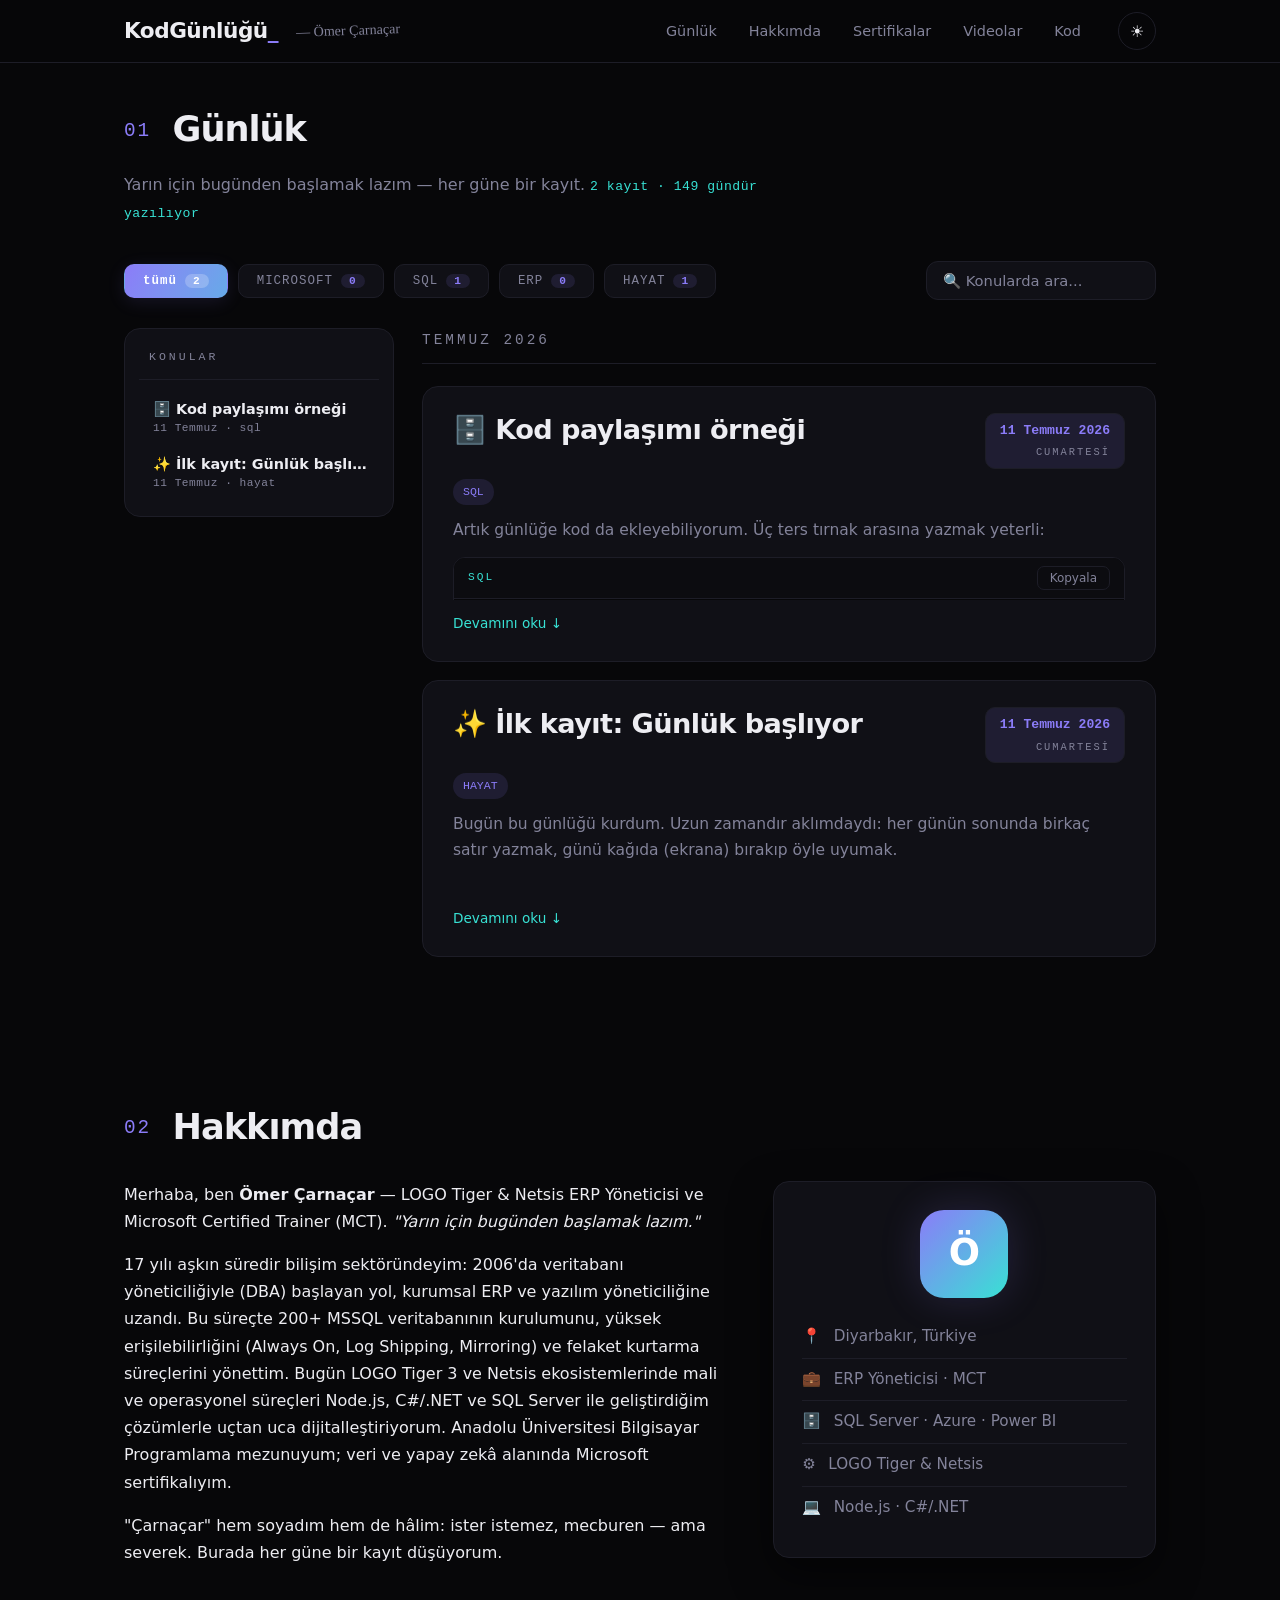
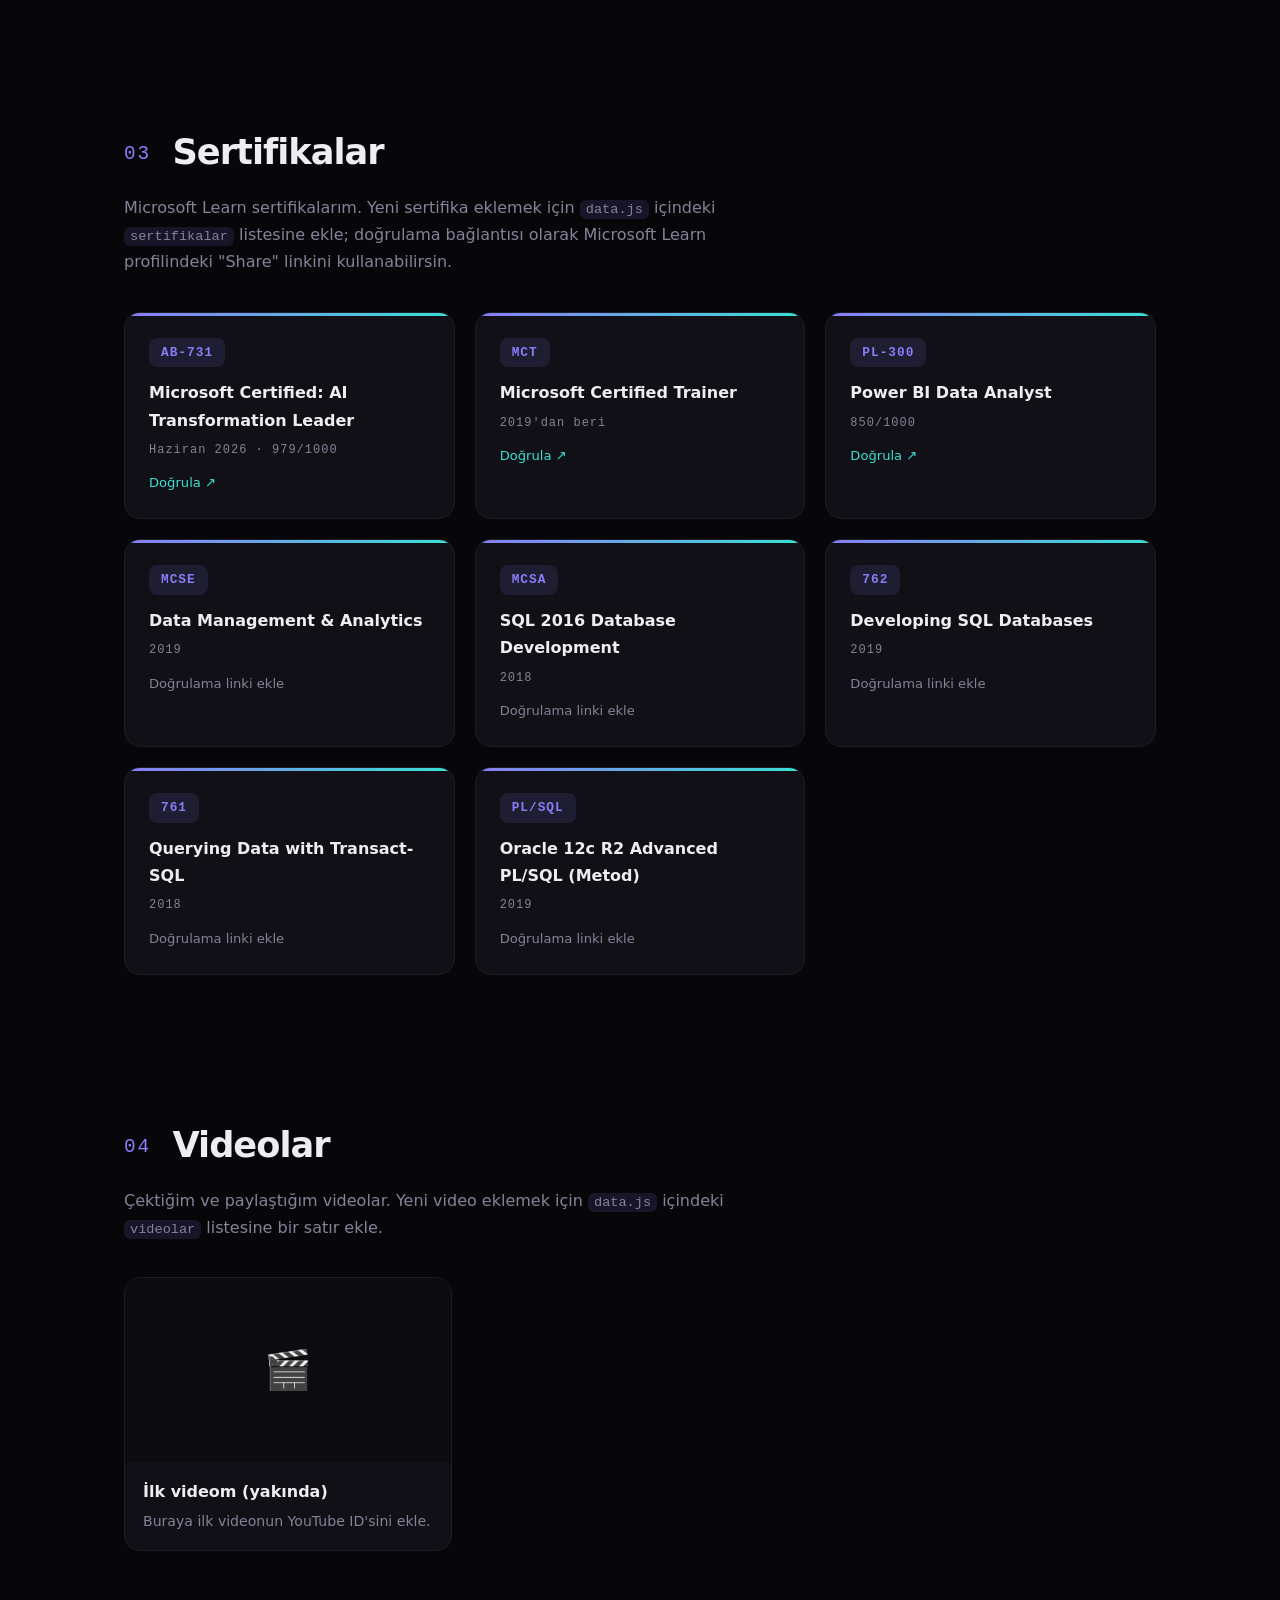
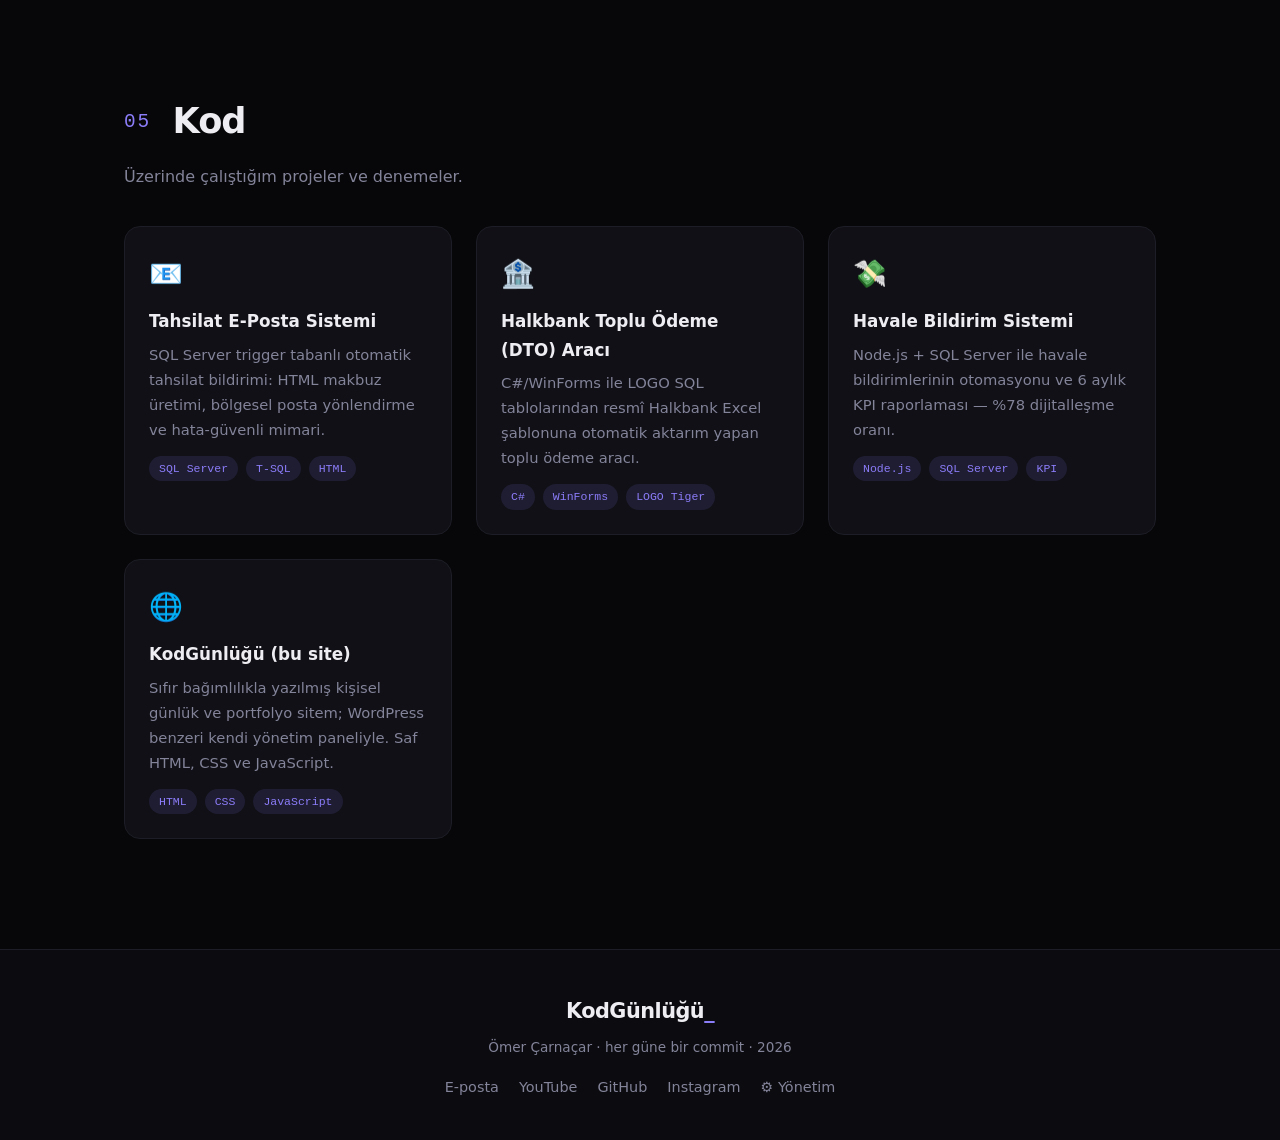
==== index.html @ 9c4e8761 "Basliga el yazisi imza: Omer Carnacar Co-Authored-By: Claude Fable 5 <noreply@anthropic.com>" ====
<!DOCTYPE html>
<html lang="tr" data-theme="dark">
<head>
  <meta charset="UTF-8">
  <meta name="viewport" content="width=device-width, initial-scale=1.0">
  <title>KodGünlüğü — Ömer Çarnaçar</title>
  <meta name="description" content="Ömer Çarnaçar — LOGO Tiger & Netsis ERP Yöneticisi, MCT. Bir programcının günlüğü: Microsoft, SQL, ERP ve hayat.">
  <link rel="icon" href="data:image/svg+xml,<svg xmlns='http://www.w3.org/2000/svg' viewBox='0 0 100 100'><text y='.9em' font-size='90'>🤖</text></svg>">
  <link rel="stylesheet" href="assets/style.css">
</head>
<body>

  <header class="site-header">
    <nav class="nav container">
      <a href="#" class="brand">KodGünlüğü<span class="brand-dot">_</span></a>
      <span class="brand-sig">— Ömer Çarnaçar</span>
      <ul class="nav-links">
        <li><a href="#gunluk">Günlük</a></li>
        <li><a href="#hakkimda">Hakkımda</a></li>
        <li><a href="#sertifikalar">Sertifikalar</a></li>
        <li><a href="#videolar">Videolar</a></li>
        <li><a href="#kod">Kod</a></li>
      </ul>
      <button id="theme-toggle" class="theme-toggle" title="Tema değiştir" aria-label="Tema değiştir">☾</button>
    </nav>
  </header>

  <main>
    <!-- ============ GÜNLÜK ============ -->
    <section id="gunluk" class="section section-first container">
      <h2 class="section-title"><span class="section-no">01</span> Günlük</h2>
      <p class="section-desc">Yarın için bugünden başlamak lazım — her güne bir kayıt. <span id="diary-stats" class="inline-stats"></span></p>
      <div class="filter-row">
        <div id="category-filter" class="filter-bar"></div>
        <input id="diary-search" class="diary-search" type="search" placeholder="🔍 Konularda ara..." autocomplete="off">
      </div>
      <div class="diary-layout">
        <aside class="diary-nav">
          <h3 class="diary-nav-title">Konular</h3>
          <ul id="diary-nav-list" class="diary-nav-list"></ul>
        </aside>
        <div id="diary-list" class="diary-list"></div>
      </div>
    </section>

    <!-- ============ HAKKIMDA ============ -->
    <section id="hakkimda" class="section container">
      <h2 class="section-title"><span class="section-no">02</span> Hakkımda</h2>
      <div class="about-grid">
        <div class="about-text">
          <p>
            Merhaba, ben <strong>Ömer Çarnaçar</strong> — LOGO Tiger &amp; Netsis ERP Yöneticisi
            ve Microsoft Certified Trainer (MCT). <em>"Yarın için bugünden başlamak lazım."</em>
          </p>
          <p>
            17 yılı aşkın süredir bilişim sektöründeyim: 2006'da veritabanı yöneticiliğiyle (DBA)
            başlayan yol, kurumsal ERP ve yazılım yöneticiliğine uzandı. Bu süreçte 200+ MSSQL
            veritabanının kurulumunu, yüksek erişilebilirliğini (Always On, Log Shipping, Mirroring)
            ve felaket kurtarma süreçlerini yönettim. Bugün LOGO Tiger 3 ve Netsis ekosistemlerinde
            mali ve operasyonel süreçleri Node.js, C#/.NET ve SQL Server ile geliştirdiğim
            çözümlerle uçtan uca dijitalleştiriyorum. Anadolu Üniversitesi Bilgisayar Programlama
            mezunuyum; veri ve yapay zekâ alanında Microsoft sertifikalıyım.
          </p>
          <p>
            "Çarnaçar" hem soyadım hem de hâlim: ister istemez, mecburen — ama severek.
            Burada her güne bir kayıt düşüyorum.
          </p>
        </div>
        <div class="about-card">
          <div class="about-avatar">Ö</div>
          <ul class="about-facts">
            <li><span>📍</span> Diyarbakır, Türkiye</li>
            <li><span>💼</span> ERP Yöneticisi · MCT</li>
            <li><span>🗄️</span> SQL Server · Azure · Power BI</li>
            <li><span>⚙️</span> LOGO Tiger &amp; Netsis</li>
            <li><span>💻</span> Node.js · C#/.NET</li>
          </ul>
        </div>
      </div>
    </section>

    <!-- ============ SERTİFİKALAR ============ -->
    <section id="sertifikalar" class="section container">
      <h2 class="section-title"><span class="section-no">03</span> Sertifikalar</h2>
      <p class="section-desc">Microsoft Learn sertifikalarım. Yeni sertifika eklemek için <code>data.js</code> içindeki <code>sertifikalar</code> listesine ekle; doğrulama bağlantısı olarak Microsoft Learn profilindeki "Share" linkini kullanabilirsin.</p>
      <div id="cert-grid" class="cert-grid"></div>
    </section>

    <!-- ============ VİDEOLAR ============ -->
    <section id="videolar" class="section container">
      <h2 class="section-title"><span class="section-no">04</span> Videolar</h2>
      <p class="section-desc">Çektiğim ve paylaştığım videolar. Yeni video eklemek için <code>data.js</code> içindeki <code>videolar</code> listesine bir satır ekle.</p>
      <div id="video-grid" class="video-grid"></div>
    </section>

    <!-- ============ KOD ============ -->
    <section id="kod" class="section container">
      <h2 class="section-title"><span class="section-no">05</span> Kod</h2>
      <p class="section-desc">Üzerinde çalıştığım projeler ve denemeler.</p>
      <div id="project-grid" class="project-grid"></div>
    </section>

  </main>

  <footer class="site-footer">
    <div class="container footer-inner">
      <p class="footer-brand">KodGünlüğü<span class="brand-dot">_</span></p>
      <p class="footer-note">Ömer Çarnaçar · her güne bir commit · <span id="year"></span></p>
      <div class="footer-links">
        <a href="mailto:omer.carnacar@outlook.com.tr">E-posta</a>
        <a href="#" title="Kendi bağlantını ekle">YouTube</a>
        <a href="#" title="Kendi bağlantını ekle">GitHub</a>
        <a href="#" title="Kendi bağlantını ekle">Instagram</a>
        <a href="admin.html" title="İçerik yönetimi">⚙ Yönetim</a>
      </div>
    </div>
  </footer>

  <script src="assets/data.js"></script>
  <script src="assets/main.js"></script>
</body>
</html>
---- assets/style.css ----
/* ============================================================
   Çarnaçar — modern koyu tema
   Renkleri değiştirmek için :root ve [data-theme] bloklarını düzenle.
   ============================================================ */

:root {
  --font-display: "Segoe UI Variable Display", "Segoe UI", system-ui, -apple-system, sans-serif;
  --font-sans: "Segoe UI Variable Text", "Segoe UI", system-ui, -apple-system, sans-serif;
  --font-mono: "Cascadia Code", "Consolas", monospace;
  --maxw: 1080px;
  --radius: 16px;
}

[data-theme="dark"] {
  --bg: #070709;
  --bg-soft: #0c0c10;
  --bg-card: #101016;
  --text: #ededf2;
  --text-dim: #83839a;
  --accent: #8b7cf8;
  --accent-2: #38e1d4;
  --accent-soft: rgba(139, 124, 248, 0.12);
  --border: #1d1d27;
  --border-hover: #33334a;
  --shadow: 0 16px 40px rgba(0, 0, 0, 0.55);
  --glow: 0 0 40px rgba(139, 124, 248, 0.18);
}

[data-theme="light"] {
  --bg: #fafafd;
  --bg-soft: #f1f1f7;
  --bg-card: #ffffff;
  --text: #17171f;
  --text-dim: #62626f;
  --accent: #6d5ce6;
  --accent-2: #0bb8ad;
  --accent-soft: rgba(109, 92, 230, 0.1);
  --border: #e4e4ee;
  --border-hover: #c9c9dd;
  --shadow: 0 16px 40px rgba(40, 35, 80, 0.1);
  --glow: 0 0 40px rgba(109, 92, 230, 0.12);
}

* { margin: 0; padding: 0; box-sizing: border-box; }

html { scroll-behavior: smooth; }

body {
  background: var(--bg);
  color: var(--text);
  font-family: var(--font-sans);
  line-height: 1.7;
  transition: background 0.3s, color 0.3s;
}

.container { max-width: var(--maxw); margin: 0 auto; padding: 0 24px; }

a { color: var(--accent); text-decoration: none; }
a:hover { text-decoration: underline; }

code {
  font-family: var(--font-mono);
  font-size: 0.85em;
  background: var(--accent-soft);
  padding: 2px 6px;
  border-radius: 6px;
}

::selection { background: var(--accent); color: var(--bg); }

/* ---------- Header ---------- */
.site-header {
  position: sticky;
  top: 0;
  z-index: 50;
  background: color-mix(in srgb, var(--bg) 72%, transparent);
  backdrop-filter: blur(14px) saturate(1.4);
  border-bottom: 1px solid var(--border);
}

.nav {
  display: flex;
  align-items: center;
  gap: 24px;
  height: 62px;
}

.brand {
  font-family: var(--font-display);
  font-size: 1.35rem;
  font-weight: 800;
  color: var(--text);
  letter-spacing: -0.5px;
}
.brand:hover { text-decoration: none; }
.brand-dot { color: var(--accent); }

.brand-sig {
  font-family: "Segoe Script", "Brush Script MT", cursive;
  font-size: 0.88rem;
  color: var(--text-dim);
  margin-left: -6px;
  white-space: nowrap;
  transform: rotate(-2deg);
  display: inline-block;
}

@media (max-width: 560px) {
  .brand-sig { display: none; }
}

.nav-links {
  display: flex;
  gap: 6px;
  list-style: none;
  margin-left: auto;
  flex-wrap: wrap;
}
.nav-links a {
  color: var(--text-dim);
  font-size: 0.9rem;
  padding: 7px 13px;
  border-radius: 999px;
  transition: color 0.15s, background 0.15s;
}
.nav-links a:hover {
  color: var(--text);
  background: var(--accent-soft);
  text-decoration: none;
}

.theme-toggle {
  background: none;
  border: 1px solid var(--border);
  color: var(--text);
  width: 38px;
  height: 38px;
  border-radius: 50%;
  cursor: pointer;
  font-size: 1rem;
  transition: border-color 0.2s, transform 0.2s;
}
.theme-toggle:hover { border-color: var(--accent); transform: rotate(15deg); }

/* ---------- Hero ---------- */
.hero {
  position: relative;
  padding: 26px 24px 26px;
  text-align: center;
  overflow: hidden;
}

/* Üstte yumuşak mor parlama */
.hero::before {
  content: "";
  position: absolute;
  top: -220px;
  left: 50%;
  transform: translateX(-50%);
  width: 720px;
  height: 460px;
  background: radial-gradient(closest-side, var(--accent-soft), transparent 70%);
  pointer-events: none;
}

.hero > * { position: relative; }

/* ---- Kod yazan robot ---- */
.hero-bot {
  width: min(76px, 30vw);
  margin: 0 auto 2px;
  animation: bot-float 4s ease-in-out infinite;
}
.hero-bot svg { width: 100%; height: auto; display: block; }

.bot-metal {
  fill: var(--bg-card);
  stroke: var(--accent);
  stroke-width: 2.5;
}
.bot-line { stroke: var(--accent); stroke-width: 2.5; }
.bot-antenna {
  fill: var(--accent-2);
  animation: bot-glow 1.6s ease-in-out infinite;
}
.bot-eye {
  fill: var(--accent-2);
  animation: bot-blink 3.4s infinite;
  transform-box: fill-box;
  transform-origin: center;
}
.bot-mouth { fill: var(--accent); opacity: 0.8; }
.bot-chest {
  fill: none;
  stroke: var(--accent-2);
  stroke-width: 2;
  animation: bot-glow 2.2s ease-in-out infinite;
}
.bot-screen {
  fill: var(--bg-soft);
  stroke: var(--border-hover);
  stroke-width: 2;
}
.bot-base { fill: var(--border-hover); }

.code-line { fill: var(--accent); }
.code-line.c2 { fill: var(--accent-2); }
.code-line.c4 { fill: var(--accent-2); }
.c1 { animation: bot-type 2.8s steps(12) infinite; }
.c2 { animation: bot-type 2.8s steps(10) 0.4s infinite; }
.c3 { animation: bot-type 2.8s steps(14) 0.8s infinite; }
.c4 { animation: bot-type 2.8s steps(8) 1.2s infinite; }

.bot-arm {
  fill: var(--bg-card);
  stroke: var(--accent);
  stroke-width: 2.5;
  transform-box: fill-box;
  transform-origin: top center;
}
.arm-left { animation: bot-typing 0.34s ease-in-out infinite alternate; }
.arm-right { animation: bot-typing 0.34s ease-in-out 0.17s infinite alternate; }

@keyframes bot-float {
  0%, 100% { transform: translateY(0); }
  50% { transform: translateY(-8px); }
}
@keyframes bot-blink {
  0%, 91%, 100% { transform: scaleY(1); }
  94%, 97% { transform: scaleY(0.08); }
}
@keyframes bot-glow {
  0%, 100% { opacity: 1; }
  50% { opacity: 0.35; }
}
@keyframes bot-typing {
  from { transform: translateY(0); }
  to { transform: translateY(5px); }
}
@keyframes bot-type {
  0% { width: 0; }
  55% { width: 88px; }
  75% { width: 88px; opacity: 1; }
  85% { opacity: 0; }
  100% { width: 0; opacity: 1; }
}
@keyframes bot-type-short { 0% { width: 0; } 60%, 80% { width: 60px; } 100% { width: 0; } }
.c2, .c4 { animation-name: bot-type-short; }

@media (prefers-reduced-motion: reduce) {
  .hero-bot, .bot-eye, .bot-antenna, .bot-chest, .bot-arm, .code-line { animation: none; }
  .code-line { width: 70px; }
}

.hero-title.hero-slogan { letter-spacing: -0.8px; font-size: clamp(1.5rem, 3.8vw, 2.1rem); }

.hero-eyebrow {
  display: inline-block;
  color: var(--accent-2);
  font-family: var(--font-mono);
  font-size: 0.78rem;
  letter-spacing: 1px;
  margin-bottom: 12px;
  padding: 5px 14px;
  border: 1px solid var(--border);
  border-radius: 999px;
  background: var(--bg-card);
}

.hero-title {
  font-family: var(--font-display);
  font-size: clamp(3rem, 9vw, 5.5rem);
  font-weight: 800;
  letter-spacing: -2px;
  line-height: 1.05;
  background: linear-gradient(100deg, var(--text) 30%, var(--accent) 65%, var(--accent-2));
  -webkit-background-clip: text;
  background-clip: text;
  -webkit-text-fill-color: transparent;
}

.hero-tagline {
  font-size: clamp(0.95rem, 2.5vw, 1.15rem);
  color: var(--text-dim);
  margin-top: 8px;
  font-weight: 500;
}

.hero-desc {
  max-width: 560px;
  margin: 10px auto 0;
  color: var(--text-dim);
  font-size: 0.94rem;
}

.hero-stats {
  margin-top: 10px;
  font-family: var(--font-mono);
  font-size: 0.8rem;
  color: var(--accent-2);
  letter-spacing: 1px;
}

.hero-actions {
  margin-top: 14px;
  display: flex;
  gap: 12px;
  justify-content: center;
  flex-wrap: wrap;
}

.hero-actions .btn { padding: 10px 22px; font-size: 0.9rem; }

.btn {
  display: inline-block;
  padding: 13px 28px;
  border-radius: 12px;
  font-size: 0.95rem;
  font-weight: 600;
  letter-spacing: 0.2px;
  transition: transform 0.15s, box-shadow 0.15s, border-color 0.15s;
}
.btn:hover { text-decoration: none; transform: translateY(-2px); }

.btn-primary {
  background: linear-gradient(120deg, var(--accent), color-mix(in srgb, var(--accent) 55%, var(--accent-2)));
  color: #fff;
  box-shadow: 0 4px 18px var(--accent-soft);
}
.btn-primary:hover { box-shadow: var(--glow); }

.btn-ghost {
  border: 1px solid var(--border);
  color: var(--text);
  background: var(--bg-card);
}
.btn-ghost:hover { border-color: var(--border-hover); }

/* ---------- Bölümler ---------- */
.section { padding: 70px 24px; }

.section-title {
  font-family: var(--font-display);
  font-size: clamp(1.7rem, 4vw, 2.2rem);
  font-weight: 800;
  letter-spacing: -1px;
  margin-bottom: 12px;
}

.section-no {
  color: var(--accent);
  font-family: var(--font-mono);
  font-size: 0.55em;
  font-weight: 400;
  vertical-align: middle;
  margin-right: 10px;
  letter-spacing: 2px;
}

.section-desc {
  color: var(--text-dim);
  margin-bottom: 36px;
  max-width: 640px;
}

/* ---------- Hakkımda ---------- */
.about-grid {
  display: grid;
  grid-template-columns: 1.6fr 1fr;
  gap: 36px;
  align-items: start;
  margin-top: 24px;
}

.about-text p { margin-bottom: 16px; }
.about-note { color: var(--text-dim); font-size: 0.9rem; }

.about-card {
  background: var(--bg-card);
  border: 1px solid var(--border);
  border-radius: var(--radius);
  padding: 28px;
  text-align: center;
  box-shadow: var(--shadow);
}

.about-avatar {
  width: 88px;
  height: 88px;
  margin: 0 auto 18px;
  border-radius: 24px;
  background: linear-gradient(135deg, var(--accent), var(--accent-2));
  color: #fff;
  font-family: var(--font-display);
  font-size: 2.3rem;
  font-weight: 800;
  display: flex;
  align-items: center;
  justify-content: center;
  box-shadow: var(--glow);
}

.about-facts {
  list-style: none;
  text-align: left;
  color: var(--text-dim);
  font-size: 0.95rem;
}
.about-facts li { padding: 8px 0; border-bottom: 1px solid var(--border); }
.about-facts li:last-child { border-bottom: none; }
.about-facts span { margin-right: 8px; }

/* ---------- Sertifikalar ---------- */
.cert-grid {
  display: grid;
  grid-template-columns: repeat(auto-fill, minmax(250px, 1fr));
  gap: 20px;
}

.cert-card {
  position: relative;
  display: block;
  background: var(--bg-card);
  border: 1px solid var(--border);
  border-radius: var(--radius);
  padding: 24px;
  color: var(--text);
  overflow: hidden;
  transition: transform 0.2s, border-color 0.2s, box-shadow 0.2s;
}
.cert-card::before {
  content: "";
  position: absolute;
  top: 0;
  left: 0;
  right: 0;
  height: 3px;
  background: linear-gradient(90deg, var(--accent), var(--accent-2));
}
.cert-card:hover {
  transform: translateY(-4px);
  border-color: var(--border-hover);
  box-shadow: var(--glow);
  text-decoration: none;
}

.cert-code {
  display: inline-block;
  font-family: var(--font-mono);
  font-size: 0.8rem;
  font-weight: 700;
  letter-spacing: 1px;
  color: var(--accent);
  background: var(--accent-soft);
  padding: 4px 12px;
  border-radius: 8px;
}

.cert-name { font-weight: 700; font-size: 1rem; margin-top: 12px; }

.cert-date {
  font-family: var(--font-mono);
  font-size: 0.75rem;
  color: var(--text-dim);
  margin-top: 6px;
  letter-spacing: 1px;
}

.cert-verify { font-size: 0.82rem; color: var(--text-dim); margin-top: 12px; }
a.cert-card .cert-verify { color: var(--accent-2); }

/* ---------- Videolar ---------- */
.video-grid {
  display: grid;
  grid-template-columns: repeat(auto-fill, minmax(300px, 1fr));
  gap: 24px;
}

.video-card {
  background: var(--bg-card);
  border: 1px solid var(--border);
  border-radius: var(--radius);
  overflow: hidden;
  transition: transform 0.2s, box-shadow 0.2s, border-color 0.2s;
}
.video-card:hover {
  transform: translateY(-4px);
  box-shadow: var(--shadow);
  border-color: var(--border-hover);
}

.video-frame {
  aspect-ratio: 16 / 9;
  width: 100%;
  border: none;
  display: block;
  background: var(--bg-soft);
}

.video-placeholder {
  aspect-ratio: 16 / 9;
  display: flex;
  align-items: center;
  justify-content: center;
  background: var(--bg-soft);
  color: var(--text-dim);
  font-size: 2.4rem;
}

.video-body { padding: 16px 18px; }
.video-title { font-weight: 700; font-size: 1rem; }
.video-desc { color: var(--text-dim); font-size: 0.88rem; margin-top: 5px; }

/* ---------- Kod / Projeler ---------- */
.project-grid {
  display: grid;
  grid-template-columns: repeat(auto-fill, minmax(280px, 1fr));
  gap: 24px;
}

.project-card {
  background: var(--bg-card);
  border: 1px solid var(--border);
  border-radius: var(--radius);
  padding: 24px;
  transition: transform 0.2s, border-color 0.2s, box-shadow 0.2s;
}
.project-card:hover {
  transform: translateY(-4px);
  border-color: var(--border-hover);
  box-shadow: var(--glow);
}

.project-icon { font-size: 1.7rem; }
.project-name { font-weight: 700; font-size: 1.05rem; margin: 10px 0 6px; }
.project-desc { color: var(--text-dim); font-size: 0.92rem; }

.project-tags { margin-top: 14px; display: flex; gap: 8px; flex-wrap: wrap; }
.tag {
  font-family: var(--font-mono);
  font-size: 0.72rem;
  background: var(--accent-soft);
  color: var(--accent);
  padding: 3px 10px;
  border-radius: 999px;
}

.project-link { display: inline-block; margin-top: 14px; font-size: 0.88rem; }

/* ---------- Günlük ---------- */
.section-first { padding-top: 36px; }

.inline-stats {
  font-family: var(--font-mono);
  font-size: 0.82rem;
  color: var(--accent-2);
  letter-spacing: 0.5px;
}

.filter-row {
  display: flex;
  align-items: center;
  gap: 16px;
  flex-wrap: wrap;
  margin-bottom: 28px;
}

.filter-bar {
  display: flex;
  gap: 10px;
  flex-wrap: wrap;
}

.chip-count {
  display: inline-block;
  margin-left: 8px;
  padding: 1px 8px;
  border-radius: 999px;
  background: var(--accent-soft);
  color: var(--accent);
  font-size: 0.7rem;
  font-weight: 700;
}
.chip.active .chip-count { background: rgba(255, 255, 255, 0.22); color: #fff; }

.diary-search {
  margin-left: auto;
  min-width: 230px;
  background: var(--bg-card);
  border: 1px solid var(--border);
  border-radius: 12px;
  color: var(--text);
  font-family: var(--font-sans);
  font-size: 0.92rem;
  padding: 10px 16px;
  outline: none;
  transition: border-color 0.15s, box-shadow 0.15s;
}
.diary-search:focus { border-color: var(--accent); box-shadow: 0 0 0 3px var(--accent-soft); }
.diary-search::placeholder { color: var(--text-dim); }

@media (max-width: 700px) {
  .diary-search { margin-left: 0; width: 100%; }
}

.chip {
  font-family: var(--font-mono);
  font-size: 0.78rem;
  letter-spacing: 1px;
  padding: 9px 18px;
  border-radius: 10px;
  border: 1px solid var(--border);
  background: var(--bg-card);
  color: var(--text-dim);
  cursor: pointer;
  transition: border-color 0.15s, color 0.15s, background 0.15s, box-shadow 0.15s;
}
.chip:hover { border-color: var(--border-hover); color: var(--text); }
.chip.active {
  background: linear-gradient(120deg, var(--accent), color-mix(in srgb, var(--accent) 55%, var(--accent-2)));
  border-color: transparent;
  color: #fff;
  font-weight: 700;
  box-shadow: 0 4px 18px var(--accent-soft);
}

.diary-empty { color: var(--text-dim); font-style: italic; }

.diary-list { display: flex; flex-direction: column; gap: 18px; }

.diary-month {
  font-family: var(--font-mono);
  font-size: 0.9rem;
  font-weight: 400;
  color: var(--text-dim);
  letter-spacing: 3px;
  text-transform: uppercase;
  margin: 26px 0 4px;
  padding-bottom: 10px;
  border-bottom: 1px solid var(--border);
}
.diary-month:first-child { margin-top: 0; }

/* Blog düzeni: solda konu listesi, sağda yazılar */
.diary-layout {
  display: grid;
  grid-template-columns: 270px 1fr;
  gap: 28px;
  align-items: start;
}

.diary-nav {
  position: sticky;
  top: 86px;
  background: var(--bg-card);
  border: 1px solid var(--border);
  border-radius: var(--radius);
  padding: 18px 14px;
  max-height: calc(100vh - 110px);
  overflow-y: auto;
}

.diary-nav-title {
  font-family: var(--font-mono);
  font-size: 0.72rem;
  font-weight: 400;
  letter-spacing: 3px;
  text-transform: uppercase;
  color: var(--text-dim);
  padding: 0 10px 12px;
  border-bottom: 1px solid var(--border);
  margin-bottom: 10px;
}

.diary-nav-list { list-style: none; display: flex; flex-direction: column; gap: 2px; }

.diary-nav-item {
  display: block;
  width: 100%;
  text-align: left;
  background: none;
  border: none;
  border-left: 2px solid transparent;
  border-radius: 0 10px 10px 0;
  padding: 9px 12px;
  cursor: pointer;
  font-family: var(--font-sans);
  transition: background 0.15s, border-color 0.15s;
}
.diary-nav-item:hover { background: var(--accent-soft); }
.diary-nav-item.active { border-left-color: var(--accent); background: var(--accent-soft); }

.dn-title {
  display: block;
  color: var(--text);
  font-size: 0.9rem;
  font-weight: 600;
  line-height: 1.4;
  overflow: hidden;
  text-overflow: ellipsis;
  white-space: nowrap;
}

.dn-date {
  display: block;
  color: var(--text-dim);
  font-family: var(--font-mono);
  font-size: 0.7rem;
  letter-spacing: 0.5px;
  margin-top: 3px;
}

/* Yazı kartı: büyük başlık üstte, tarih sağda */
.diary-card {
  display: block;
  background: var(--bg-card);
  border: 1px solid var(--border);
  border-radius: var(--radius);
  padding: 26px 30px;
  cursor: pointer;
  scroll-margin-top: 86px;
  transition: border-color 0.2s, box-shadow 0.2s;
}
.diary-card:hover { border-color: var(--border-hover); box-shadow: var(--shadow); }

.diary-head {
  display: flex;
  align-items: flex-start;
  justify-content: space-between;
  gap: 18px;
  margin-bottom: 10px;
}

.diary-title-big {
  font-family: var(--font-display);
  font-size: clamp(1.3rem, 3vw, 1.7rem);
  font-weight: 800;
  letter-spacing: -0.6px;
  line-height: 1.25;
}

.diary-date-right {
  flex-shrink: 0;
  text-align: right;
  padding: 6px 14px;
  background: var(--accent-soft);
  border: 1px solid var(--border);
  border-radius: 10px;
}

.dd-date {
  font-family: var(--font-mono);
  font-size: 0.82rem;
  font-weight: 700;
  color: var(--accent);
  white-space: nowrap;
}

.dd-day {
  font-family: var(--font-mono);
  font-size: 0.65rem;
  letter-spacing: 2px;
  text-transform: uppercase;
  color: var(--text-dim);
  margin-top: 2px;
}

.diary-meta {
  display: flex;
  align-items: center;
  gap: 10px;
  margin-bottom: 12px;
  flex-wrap: wrap;
}
.diary-mood { font-size: 1em; }

.diary-text {
  color: var(--text-dim);
  font-size: 0.97rem;
  max-height: 5.4em;
  overflow: hidden;
}
.diary-card.open .diary-text {
  max-height: none;
  overflow: visible;
  color: var(--text);
}

.diary-para { white-space: pre-line; margin-bottom: 10px; }
.diary-para:last-child { margin-bottom: 0; }

/* Kod blokları */
.code-block {
  border: 1px solid var(--border);
  border-radius: 12px;
  overflow: hidden;
  margin: 14px 0;
  background: var(--bg);
}

.code-head {
  display: flex;
  align-items: center;
  justify-content: space-between;
  padding: 8px 14px;
  background: var(--bg-soft);
  border-bottom: 1px solid var(--border);
}

.code-lang {
  font-family: var(--font-mono);
  font-size: 0.7rem;
  letter-spacing: 2px;
  color: var(--accent-2);
}

.code-copy {
  background: none;
  border: 1px solid var(--border);
  color: var(--text-dim);
  font-family: var(--font-sans);
  font-size: 0.75rem;
  padding: 4px 12px;
  border-radius: 7px;
  cursor: pointer;
  transition: border-color 0.15s, color 0.15s;
}
.code-copy:hover { border-color: var(--accent); color: var(--accent); }

.code-block pre {
  margin: 0;
  padding: 14px 16px;
  overflow-x: auto;
}

.code-block code {
  font-family: var(--font-mono);
  font-size: 0.85rem;
  line-height: 1.65;
  background: none;
  padding: 0;
  color: var(--text);
  white-space: pre;
}

.tok-kw { color: var(--accent); font-weight: 600; }
.tok-string { color: #7ee2a8; }
.tok-num { color: var(--accent-2); }
.tok-comment { color: var(--text-dim); font-style: italic; }
[data-theme="light"] .tok-string { color: #14833b; }

.post-more { margin-top: 12px; font-size: 0.85rem; color: var(--accent-2); }

/* Günlük fotoğrafları */
.diary-photos {
  display: flex;
  gap: 10px;
  flex-wrap: wrap;
  margin-top: 14px;
}

.diary-photo {
  width: 110px;
  height: 110px;
  object-fit: cover;
  border-radius: 12px;
  border: 1px solid var(--border);
  cursor: zoom-in;
  transition: transform 0.15s, border-color 0.15s;
}
.diary-photo:hover { transform: scale(1.04); border-color: var(--accent); }

/* Kart kapalıyken fotoğraflar tek satır gösterilir */
.diary-card:not(.open) .diary-photos {
  flex-wrap: nowrap;
  overflow: hidden;
}

/* Lightbox */
.lightbox {
  position: fixed;
  inset: 0;
  z-index: 100;
  background: rgba(4, 4, 8, 0.9);
  backdrop-filter: blur(6px);
  display: flex;
  flex-direction: column;
  align-items: center;
  justify-content: center;
  gap: 14px;
  cursor: zoom-out;
  animation: lightbox-in 0.15s ease-out;
}

@keyframes lightbox-in {
  from { opacity: 0; }
  to { opacity: 1; }
}

.lightbox img {
  max-width: 92vw;
  max-height: 84vh;
  border-radius: 12px;
  box-shadow: 0 20px 60px rgba(0, 0, 0, 0.7);
}

.lightbox-hint {
  color: rgba(255, 255, 255, 0.7);
  font-size: 0.85rem;
  font-family: var(--font-mono);
  letter-spacing: 1px;
}

/* ---------- Footer ---------- */
.site-footer {
  border-top: 1px solid var(--border);
  padding: 44px 0;
  margin-top: 40px;
  background: var(--bg-soft);
}

.footer-inner { text-align: center; }

.footer-brand {
  font-family: var(--font-display);
  font-size: 1.3rem;
  font-weight: 800;
  letter-spacing: -0.5px;
}

.footer-note { color: var(--text-dim); font-size: 0.85rem; margin: 6px 0 16px; }

.footer-links { display: flex; gap: 20px; justify-content: center; flex-wrap: wrap; }
.footer-links a { color: var(--text-dim); font-size: 0.9rem; }
.footer-links a:hover { color: var(--accent); }

/* ---------- Mobil ---------- */
@media (max-width: 760px) {
  .nav { height: auto; padding: 12px 0; flex-wrap: wrap; }
  .nav-links { gap: 4px; width: 100%; order: 3; }
  .about-grid { grid-template-columns: 1fr; }
  .hero { padding: 32px 24px 28px; }
  .section { padding: 50px 24px; }
}

@media (max-width: 860px) {
  .diary-layout { grid-template-columns: 1fr; }
  .diary-nav { position: static; max-height: 220px; }
}

@media (max-width: 560px) {
  .diary-head { flex-direction: column; gap: 10px; }
  .diary-date-right { text-align: left; align-self: flex-start; }
}
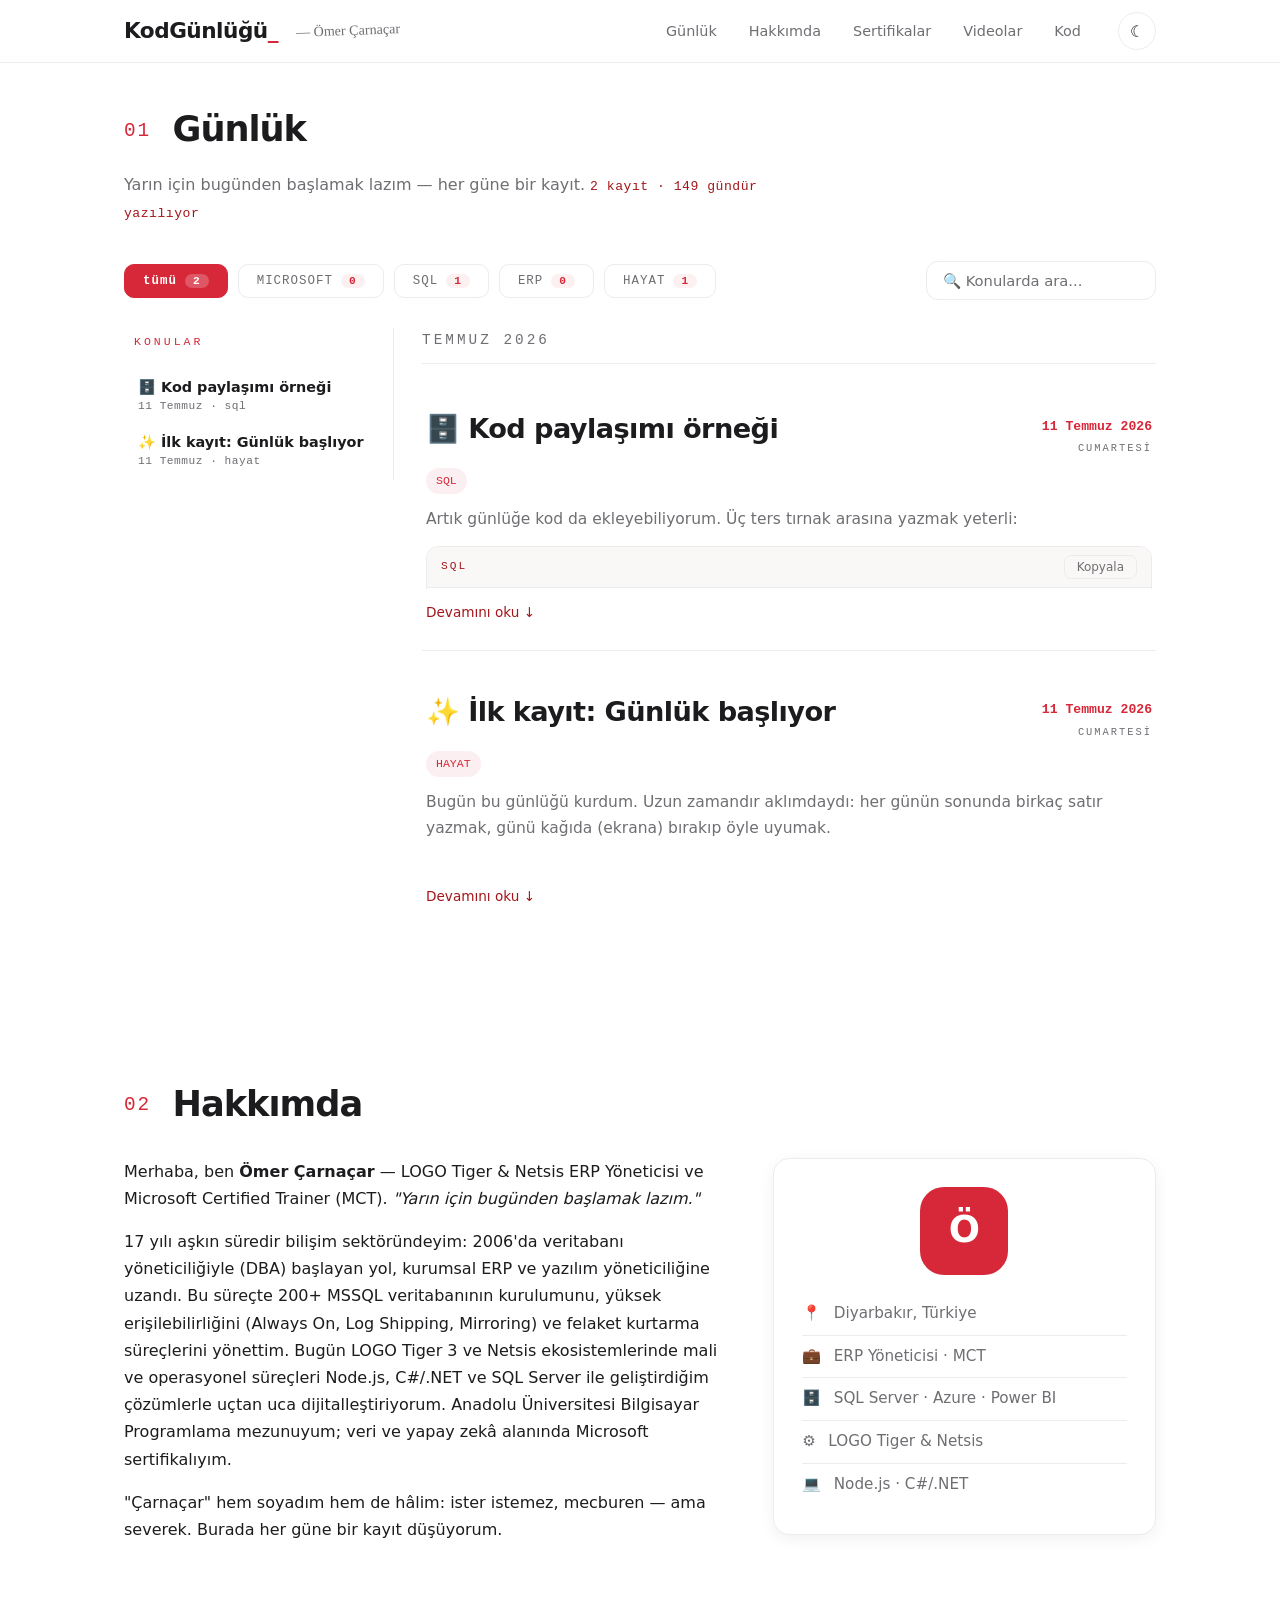
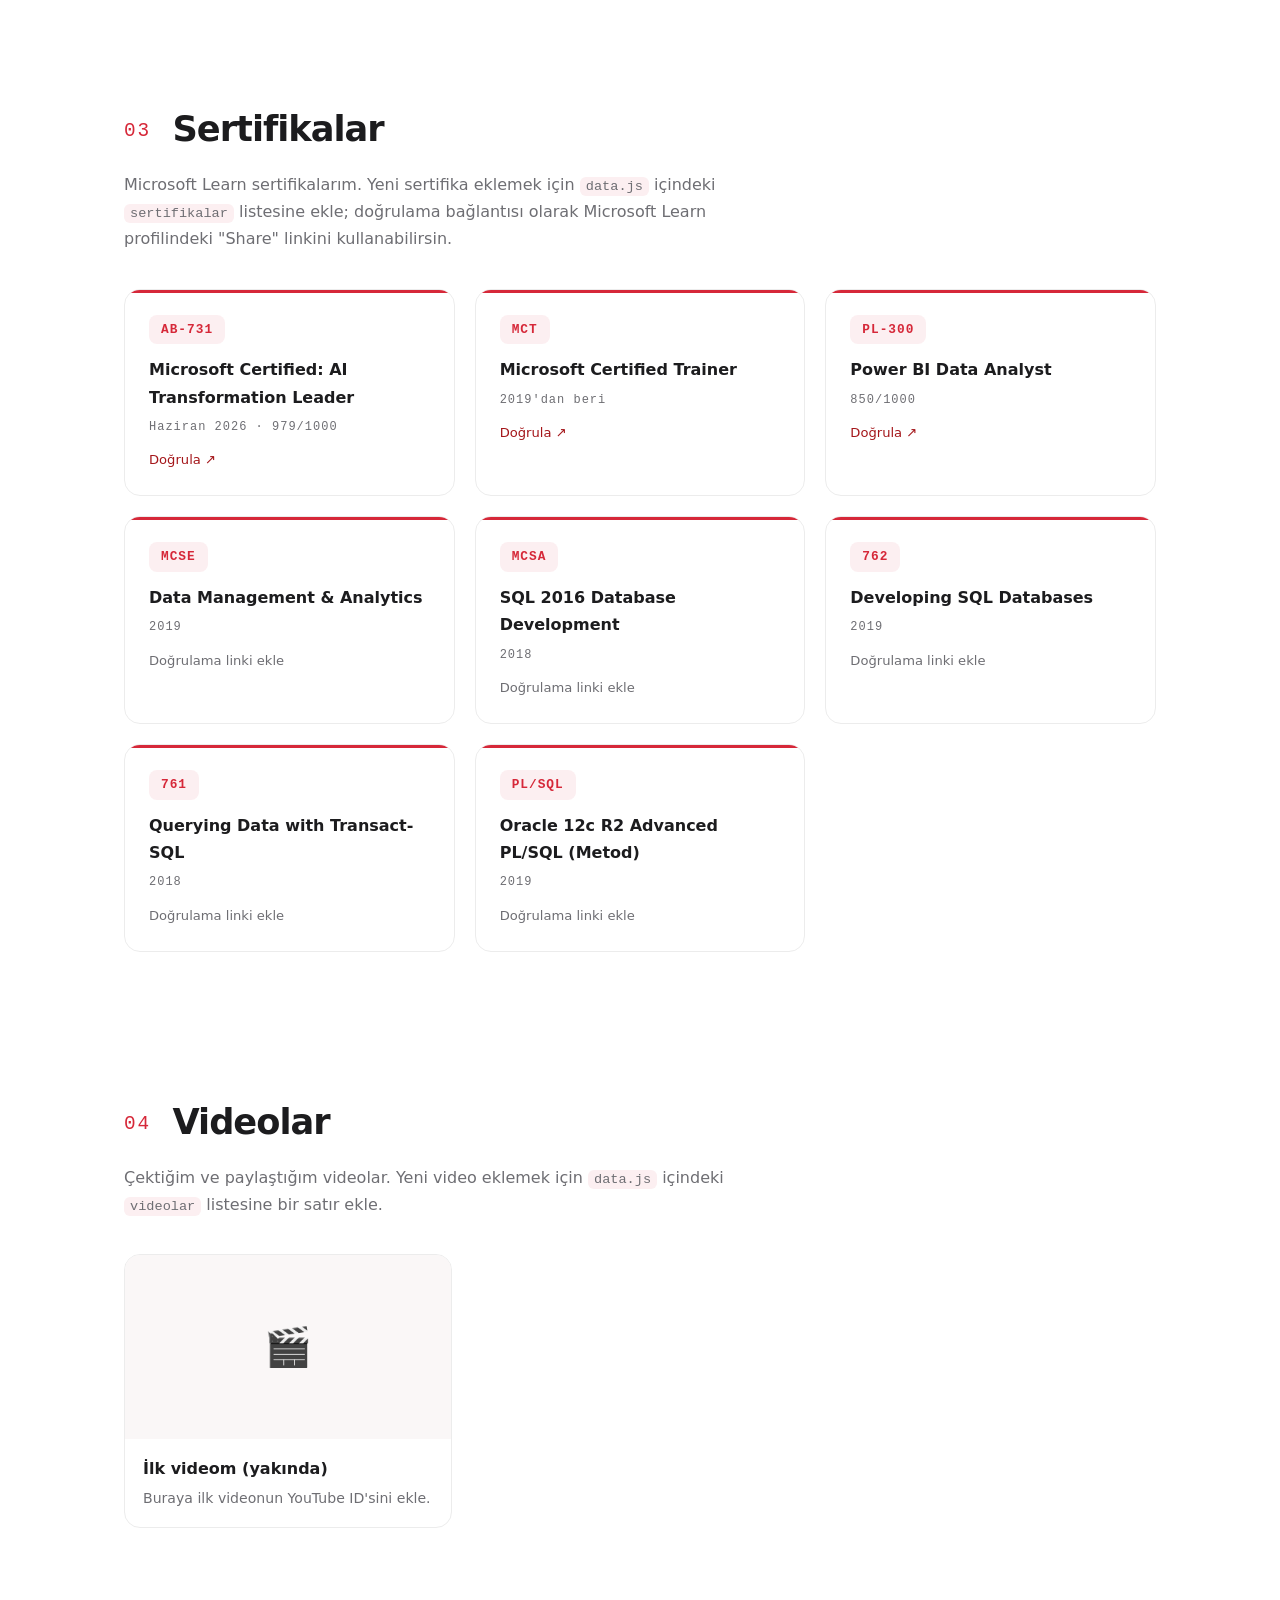
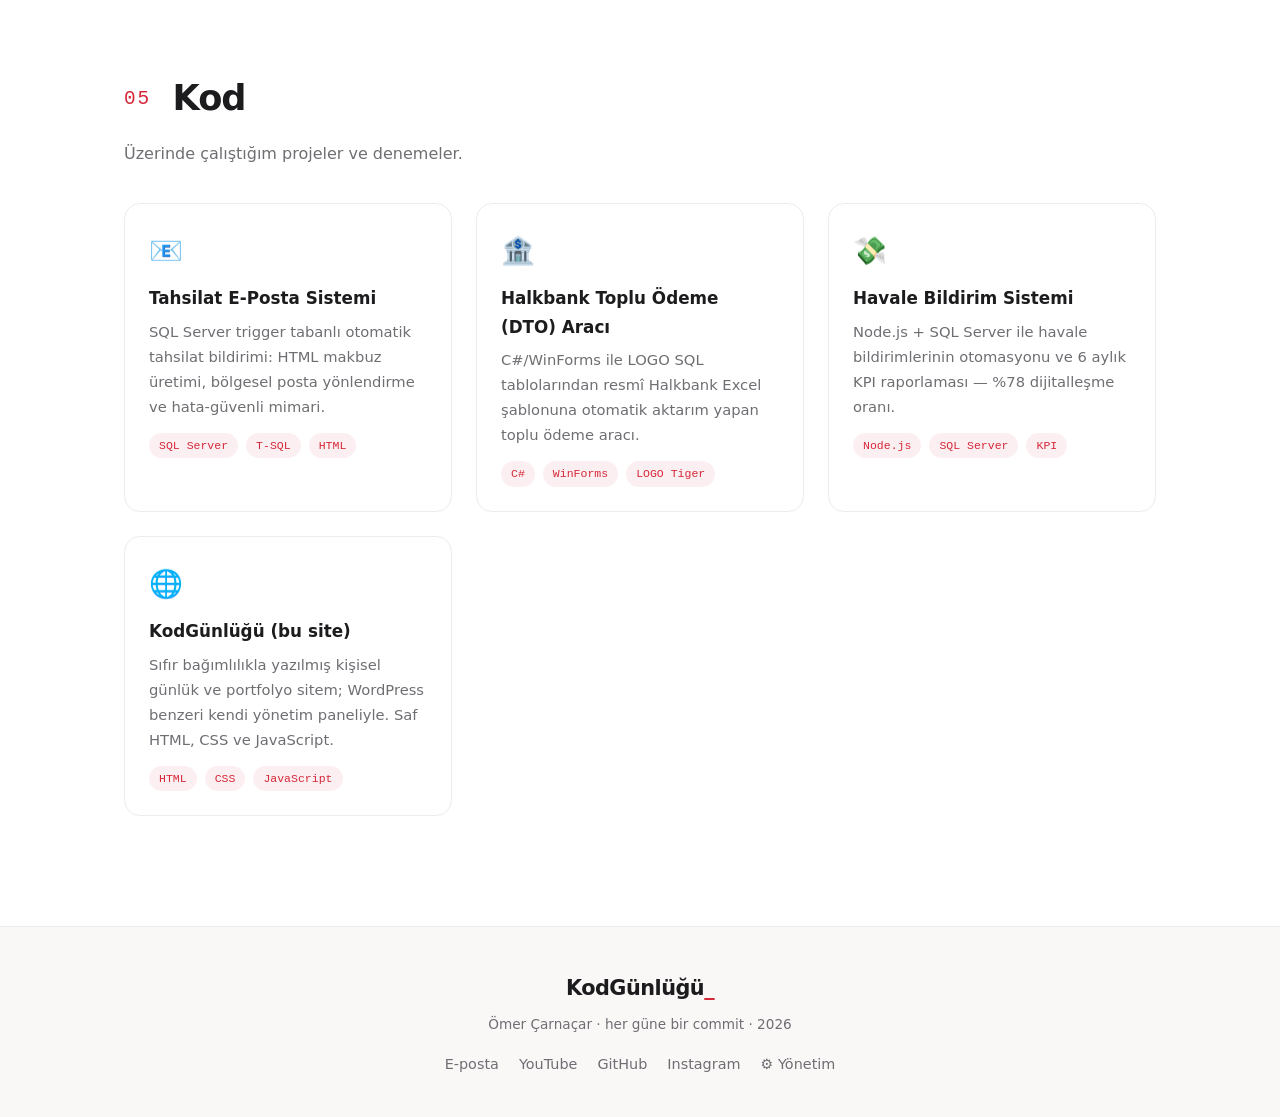
==== commit 1b64c057: "Beyaz zemin + kirmizi vurgu temasi; sade blog gorunumu Co-Authored-By: Claude Fable 5 <noreply@anthr" ====
--- a/index.html
+++ b/index.html
@@ -1,5 +1,5 @@
 <!DOCTYPE html>
-<html lang="tr" data-theme="dark">
+<html lang="tr" data-theme="light">
 <head>
   <meta charset="UTF-8">
   <meta name="viewport" content="width=device-width, initial-scale=1.0">
--- a/assets/style.css
+++ b/assets/style.css
@@ -11,34 +11,34 @@
   --radius: 16px;
 }
 
+[data-theme="light"] {
+  --bg: #ffffff;
+  --bg-soft: #faf7f7;
+  --bg-card: #ffffff;
+  --text: #1c1c1e;
+  --text-dim: #6e6e73;
+  --accent: #d62839;
+  --accent-2: #a4161a;
+  --accent-soft: rgba(214, 40, 57, 0.07);
+  --border: #ececec;
+  --border-hover: #d9d9d9;
+  --shadow: 0 4px 16px rgba(0, 0, 0, 0.06);
+  --glow: 0 4px 16px rgba(214, 40, 57, 0.12);
+}
+
 [data-theme="dark"] {
-  --bg: #070709;
-  --bg-soft: #0c0c10;
-  --bg-card: #101016;
-  --text: #ededf2;
-  --text-dim: #83839a;
-  --accent: #8b7cf8;
-  --accent-2: #38e1d4;
-  --accent-soft: rgba(139, 124, 248, 0.12);
-  --border: #1d1d27;
-  --border-hover: #33334a;
-  --shadow: 0 16px 40px rgba(0, 0, 0, 0.55);
-  --glow: 0 0 40px rgba(139, 124, 248, 0.18);
-}
-
-[data-theme="light"] {
-  --bg: #fafafd;
-  --bg-soft: #f1f1f7;
-  --bg-card: #ffffff;
-  --text: #17171f;
-  --text-dim: #62626f;
-  --accent: #6d5ce6;
-  --accent-2: #0bb8ad;
-  --accent-soft: rgba(109, 92, 230, 0.1);
-  --border: #e4e4ee;
-  --border-hover: #c9c9dd;
-  --shadow: 0 16px 40px rgba(40, 35, 80, 0.1);
-  --glow: 0 0 40px rgba(109, 92, 230, 0.12);
+  --bg: #121214;
+  --bg-soft: #18181b;
+  --bg-card: #1c1c1f;
+  --text: #ededf0;
+  --text-dim: #8e8e96;
+  --accent: #ff5c6c;
+  --accent-2: #ff8b96;
+  --accent-soft: rgba(255, 92, 108, 0.1);
+  --border: #26262b;
+  --border-hover: #3a3a42;
+  --shadow: 0 8px 24px rgba(0, 0, 0, 0.4);
+  --glow: 0 8px 24px rgba(255, 92, 108, 0.14);
 }
 
 * { margin: 0; padding: 0; box-sizing: border-box; }
@@ -323,11 +323,10 @@
 .btn:hover { text-decoration: none; transform: translateY(-2px); }
 
 .btn-primary {
-  background: linear-gradient(120deg, var(--accent), color-mix(in srgb, var(--accent) 55%, var(--accent-2)));
+  background: var(--accent);
   color: #fff;
-  box-shadow: 0 4px 18px var(--accent-soft);
-}
-.btn-primary:hover { box-shadow: var(--glow); }
+}
+.btn-primary:hover { background: var(--accent-2); }
 
 .btn-ghost {
   border: 1px solid var(--border);
@@ -389,7 +388,7 @@
   height: 88px;
   margin: 0 auto 18px;
   border-radius: 24px;
-  background: linear-gradient(135deg, var(--accent), var(--accent-2));
+  background: var(--accent);
   color: #fff;
   font-family: var(--font-display);
   font-size: 2.3rem;
@@ -397,7 +396,6 @@
   display: flex;
   align-items: center;
   justify-content: center;
-  box-shadow: var(--glow);
 }
 
 .about-facts {
@@ -435,12 +433,11 @@
   left: 0;
   right: 0;
   height: 3px;
-  background: linear-gradient(90deg, var(--accent), var(--accent-2));
+  background: var(--accent);
 }
 .cert-card:hover {
-  transform: translateY(-4px);
   border-color: var(--border-hover);
-  box-shadow: var(--glow);
+  box-shadow: var(--shadow);
   text-decoration: none;
 }
 
@@ -526,9 +523,8 @@
   transition: transform 0.2s, border-color 0.2s, box-shadow 0.2s;
 }
 .project-card:hover {
-  transform: translateY(-4px);
   border-color: var(--border-hover);
-  box-shadow: var(--glow);
+  box-shadow: var(--shadow);
 }
 
 .project-icon { font-size: 1.7rem; }
@@ -617,11 +613,10 @@
 }
 .chip:hover { border-color: var(--border-hover); color: var(--text); }
 .chip.active {
-  background: linear-gradient(120deg, var(--accent), color-mix(in srgb, var(--accent) 55%, var(--accent-2)));
-  border-color: transparent;
+  background: var(--accent);
+  border-color: var(--accent);
   color: #fff;
   font-weight: 700;
-  box-shadow: 0 4px 18px var(--accent-soft);
 }
 
 .diary-empty { color: var(--text-dim); font-style: italic; }
@@ -652,10 +647,8 @@
 .diary-nav {
   position: sticky;
   top: 86px;
-  background: var(--bg-card);
-  border: 1px solid var(--border);
-  border-radius: var(--radius);
-  padding: 18px 14px;
+  border-right: 1px solid var(--border);
+  padding: 4px 14px 4px 0;
   max-height: calc(100vh - 110px);
   overflow-y: auto;
 }
@@ -666,10 +659,9 @@
   font-weight: 400;
   letter-spacing: 3px;
   text-transform: uppercase;
-  color: var(--text-dim);
-  padding: 0 10px 12px;
-  border-bottom: 1px solid var(--border);
-  margin-bottom: 10px;
+  color: var(--accent);
+  padding: 0 10px 10px;
+  margin-bottom: 6px;
 }
 
 .diary-nav-list { list-style: none; display: flex; flex-direction: column; gap: 2px; }
@@ -710,18 +702,16 @@
   margin-top: 3px;
 }
 
-/* Yazı kartı: büyük başlık üstte, tarih sağda */
+/* Yazı: büyük başlık üstte, tarih sağda — sade liste görünümü */
 .diary-card {
   display: block;
-  background: var(--bg-card);
-  border: 1px solid var(--border);
-  border-radius: var(--radius);
-  padding: 26px 30px;
+  padding: 26px 4px;
+  border-bottom: 1px solid var(--border);
   cursor: pointer;
   scroll-margin-top: 86px;
-  transition: border-color 0.2s, box-shadow 0.2s;
-}
-.diary-card:hover { border-color: var(--border-hover); box-shadow: var(--shadow); }
+}
+.diary-card:last-child { border-bottom: none; }
+.diary-card:hover .diary-title-big { color: var(--accent); }
 
 .diary-head {
   display: flex;
@@ -742,10 +732,7 @@
 .diary-date-right {
   flex-shrink: 0;
   text-align: right;
-  padding: 6px 14px;
-  background: var(--accent-soft);
-  border: 1px solid var(--border);
-  border-radius: 10px;
+  padding-top: 4px;
 }
 
 .dd-date {
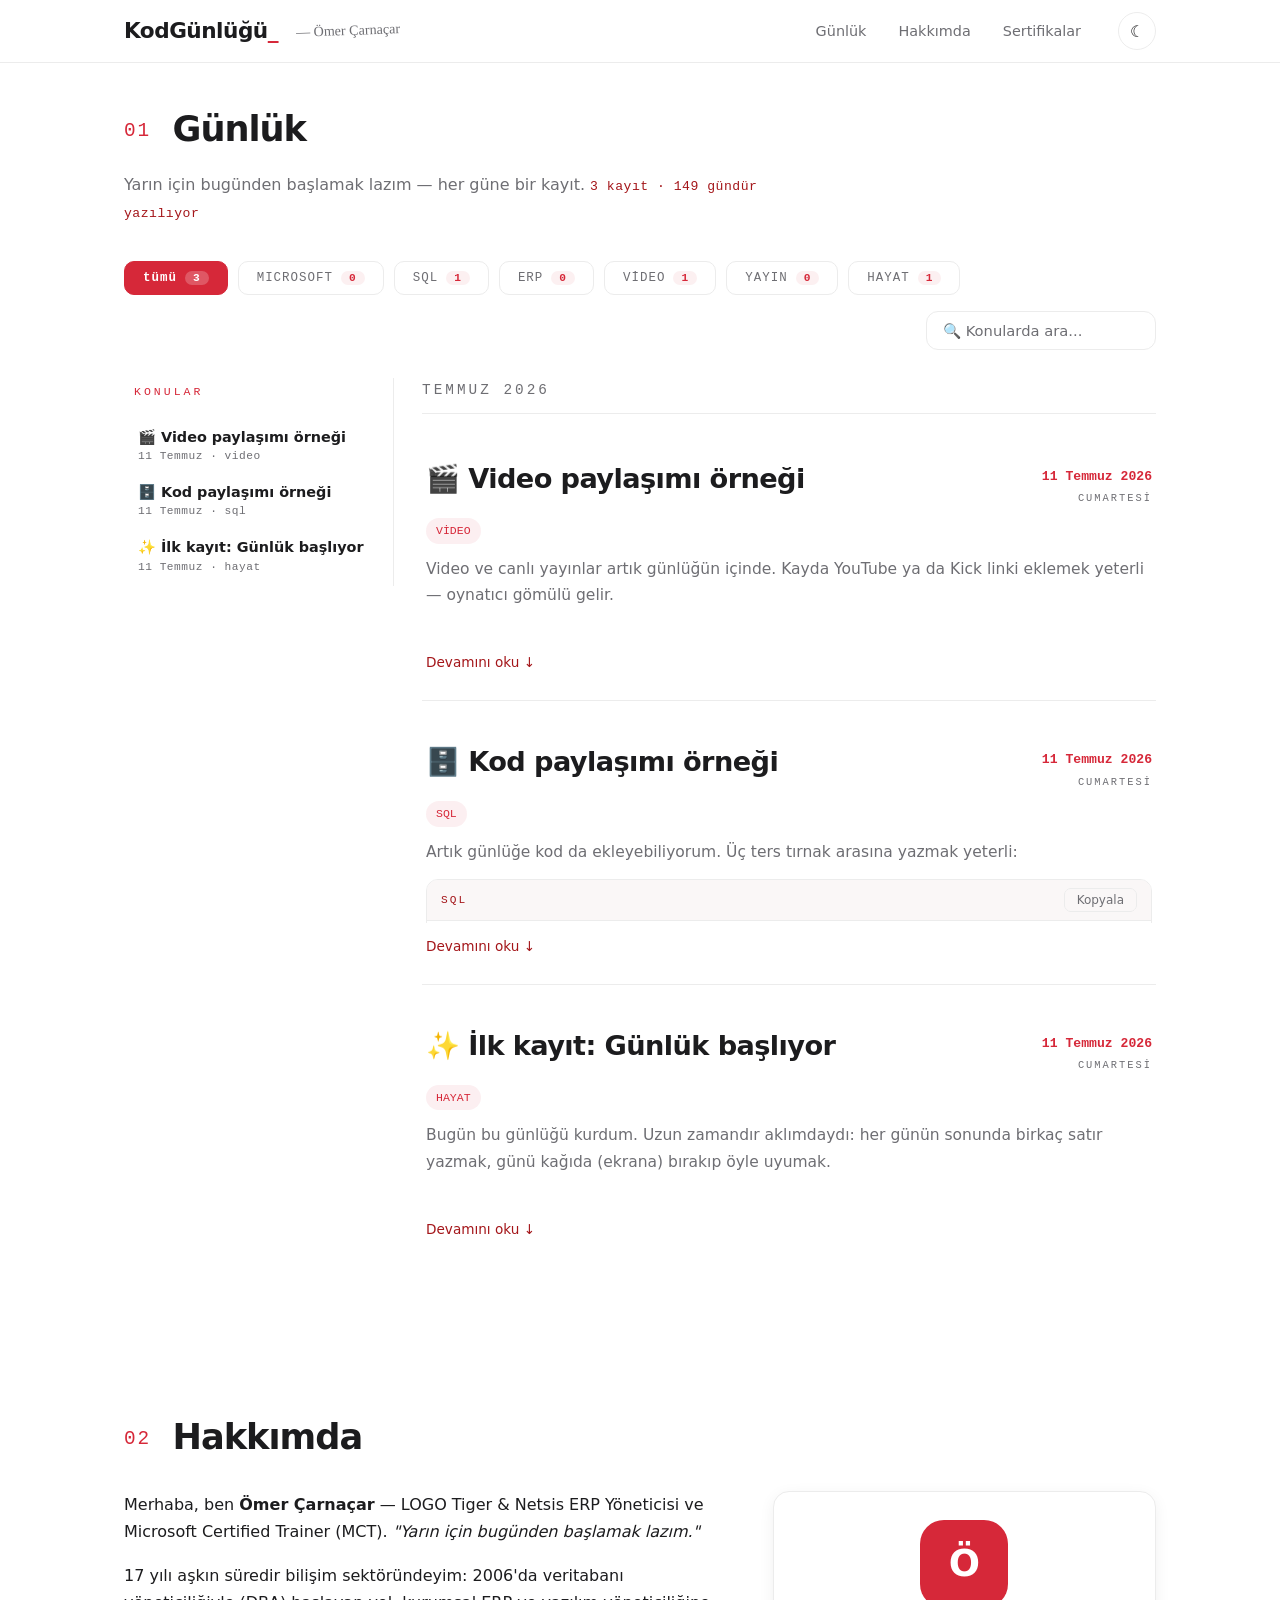
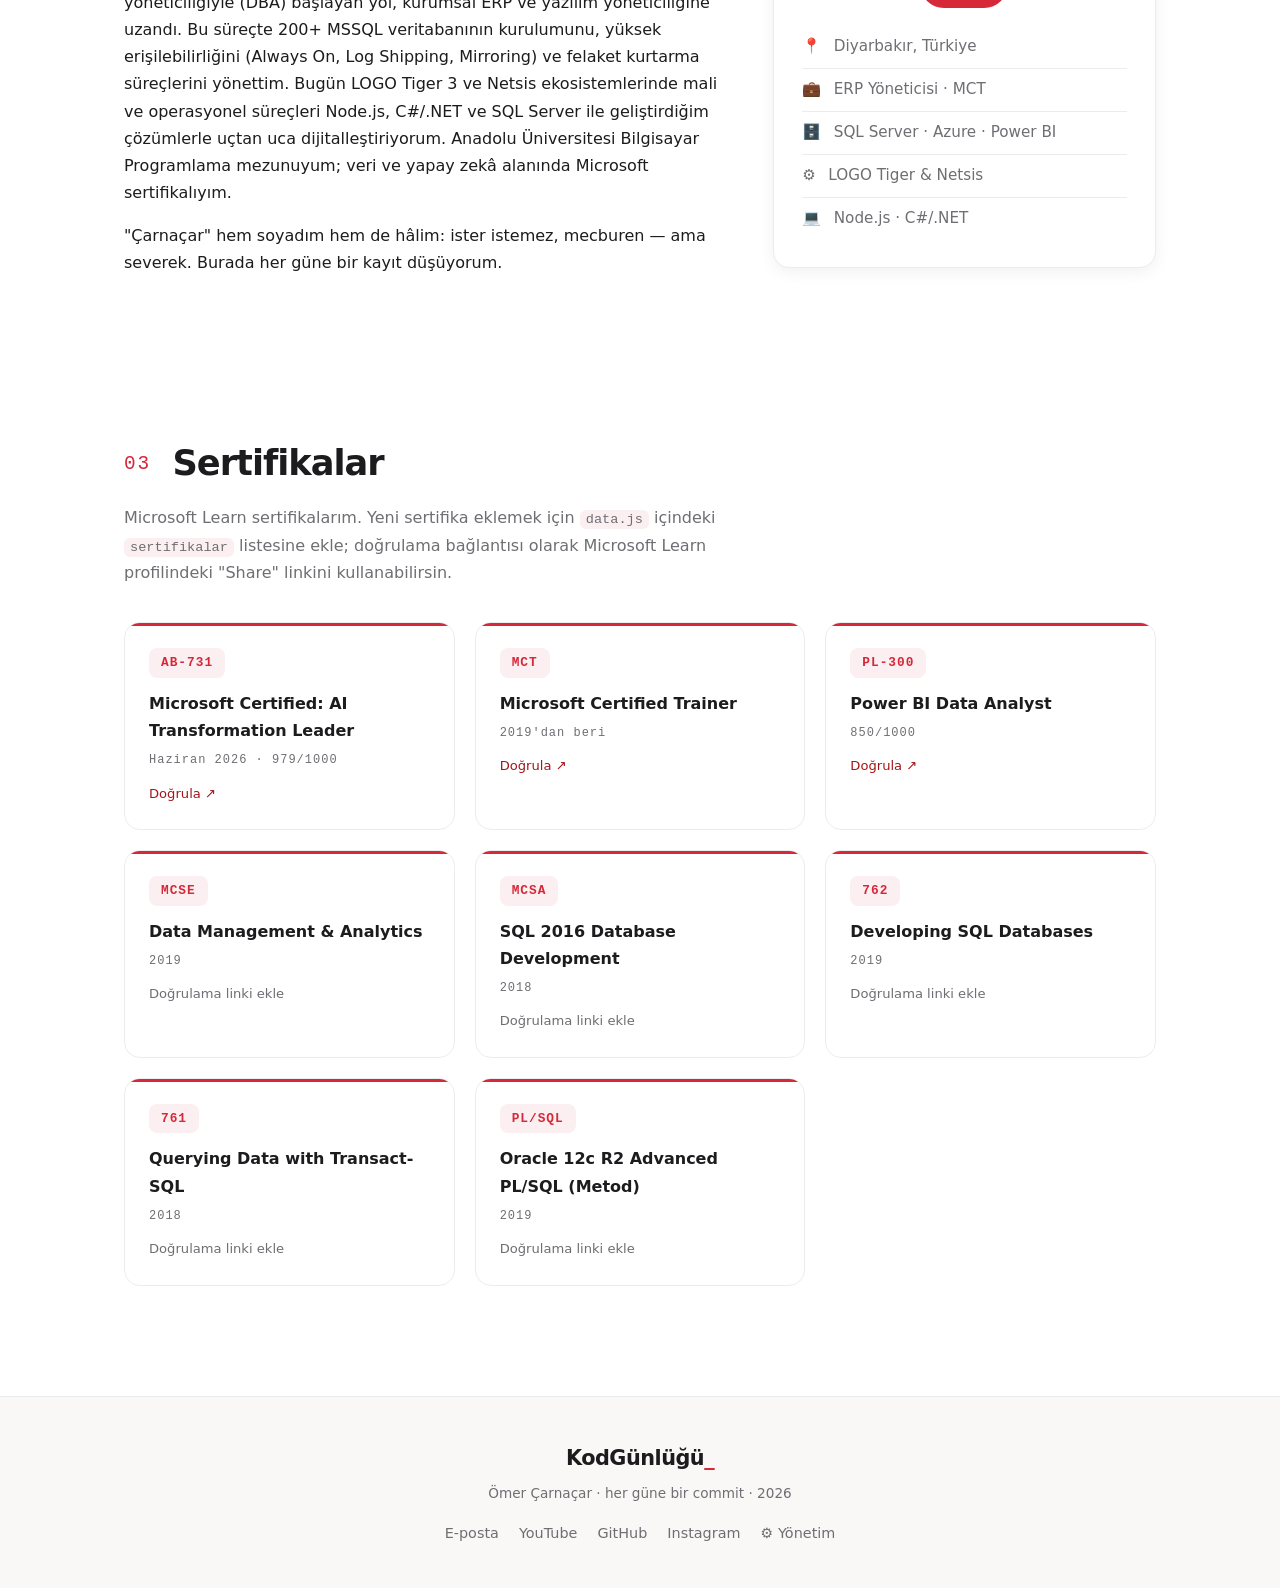
==== commit c78d1717: "Videolar ve Kod bolumleri kaldirildi; video/yayin kategorileri + YouTube/Kick gomme Co-Authored-By: " ====
--- a/index.html
+++ b/index.html
@@ -18,8 +18,6 @@
         <li><a href="#gunluk">Günlük</a></li>
         <li><a href="#hakkimda">Hakkımda</a></li>
         <li><a href="#sertifikalar">Sertifikalar</a></li>
-        <li><a href="#videolar">Videolar</a></li>
-        <li><a href="#kod">Kod</a></li>
       </ul>
       <button id="theme-toggle" class="theme-toggle" title="Tema değiştir" aria-label="Tema değiştir">☾</button>
     </nav>
@@ -86,20 +84,6 @@
       <div id="cert-grid" class="cert-grid"></div>
     </section>
 
-    <!-- ============ VİDEOLAR ============ -->
-    <section id="videolar" class="section container">
-      <h2 class="section-title"><span class="section-no">04</span> Videolar</h2>
-      <p class="section-desc">Çektiğim ve paylaştığım videolar. Yeni video eklemek için <code>data.js</code> içindeki <code>videolar</code> listesine bir satır ekle.</p>
-      <div id="video-grid" class="video-grid"></div>
-    </section>
-
-    <!-- ============ KOD ============ -->
-    <section id="kod" class="section container">
-      <h2 class="section-title"><span class="section-no">05</span> Kod</h2>
-      <p class="section-desc">Üzerinde çalıştığım projeler ve denemeler.</p>
-      <div id="project-grid" class="project-grid"></div>
-    </section>
-
   </main>
 
   <footer class="site-footer">
--- a/assets/style.css
+++ b/assets/style.css
@@ -466,72 +466,34 @@
 .cert-verify { font-size: 0.82rem; color: var(--text-dim); margin-top: 12px; }
 a.cert-card .cert-verify { color: var(--accent-2); }
 
-/* ---------- Videolar ---------- */
-.video-grid {
-  display: grid;
-  grid-template-columns: repeat(auto-fill, minmax(300px, 1fr));
-  gap: 24px;
-}
-
-.video-card {
-  background: var(--bg-card);
-  border: 1px solid var(--border);
-  border-radius: var(--radius);
+/* ---------- Video / canlı yayın gömme ---------- */
+.diary-video {
+  margin: 14px 0;
+  border-radius: 12px;
   overflow: hidden;
-  transition: transform 0.2s, box-shadow 0.2s, border-color 0.2s;
-}
-.video-card:hover {
-  transform: translateY(-4px);
-  box-shadow: var(--shadow);
-  border-color: var(--border-hover);
-}
-
-.video-frame {
+  border: 1px solid var(--border);
+  background: #000;
+}
+
+.diary-video iframe {
+  display: block;
+  width: 100%;
   aspect-ratio: 16 / 9;
-  width: 100%;
   border: none;
-  display: block;
-  background: var(--bg-soft);
-}
-
-.video-placeholder {
-  aspect-ratio: 16 / 9;
-  display: flex;
-  align-items: center;
-  justify-content: center;
-  background: var(--bg-soft);
-  color: var(--text-dim);
-  font-size: 2.4rem;
-}
-
-.video-body { padding: 16px 18px; }
-.video-title { font-weight: 700; font-size: 1rem; }
-.video-desc { color: var(--text-dim); font-size: 0.88rem; margin-top: 5px; }
-
-/* ---------- Kod / Projeler ---------- */
-.project-grid {
-  display: grid;
-  grid-template-columns: repeat(auto-fill, minmax(280px, 1fr));
-  gap: 24px;
-}
-
-.project-card {
-  background: var(--bg-card);
-  border: 1px solid var(--border);
-  border-radius: var(--radius);
-  padding: 24px;
-  transition: transform 0.2s, border-color 0.2s, box-shadow 0.2s;
-}
-.project-card:hover {
-  border-color: var(--border-hover);
-  box-shadow: var(--shadow);
-}
-
-.project-icon { font-size: 1.7rem; }
-.project-name { font-weight: 700; font-size: 1.05rem; margin: 10px 0 6px; }
-.project-desc { color: var(--text-dim); font-size: 0.92rem; }
-
-.project-tags { margin-top: 14px; display: flex; gap: 8px; flex-wrap: wrap; }
+}
+
+.diary-video-link {
+  display: inline-block;
+  margin: 12px 0;
+  padding: 10px 20px;
+  border: 1px solid var(--accent);
+  border-radius: 10px;
+  color: var(--accent);
+  font-weight: 600;
+  font-size: 0.9rem;
+}
+.diary-video-link:hover { background: var(--accent); color: #fff; text-decoration: none; }
+
 .tag {
   font-family: var(--font-mono);
   font-size: 0.72rem;
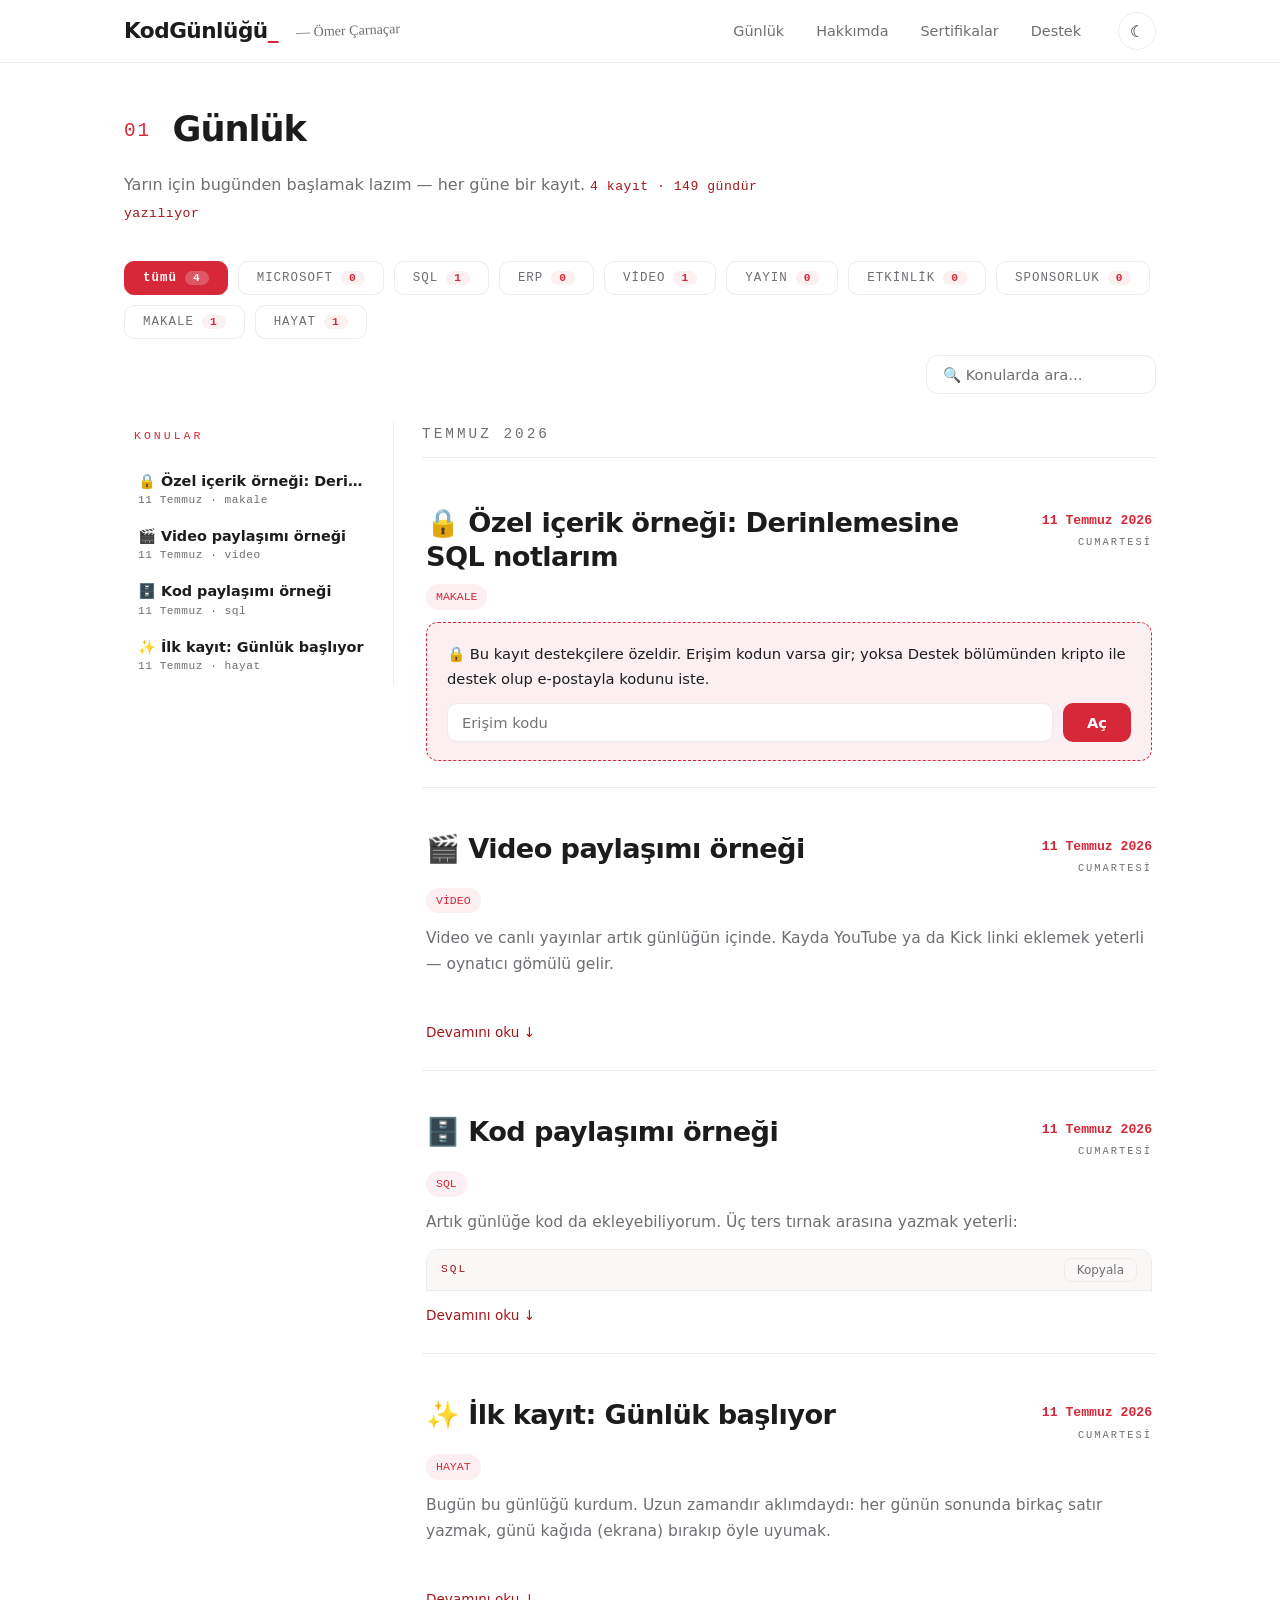
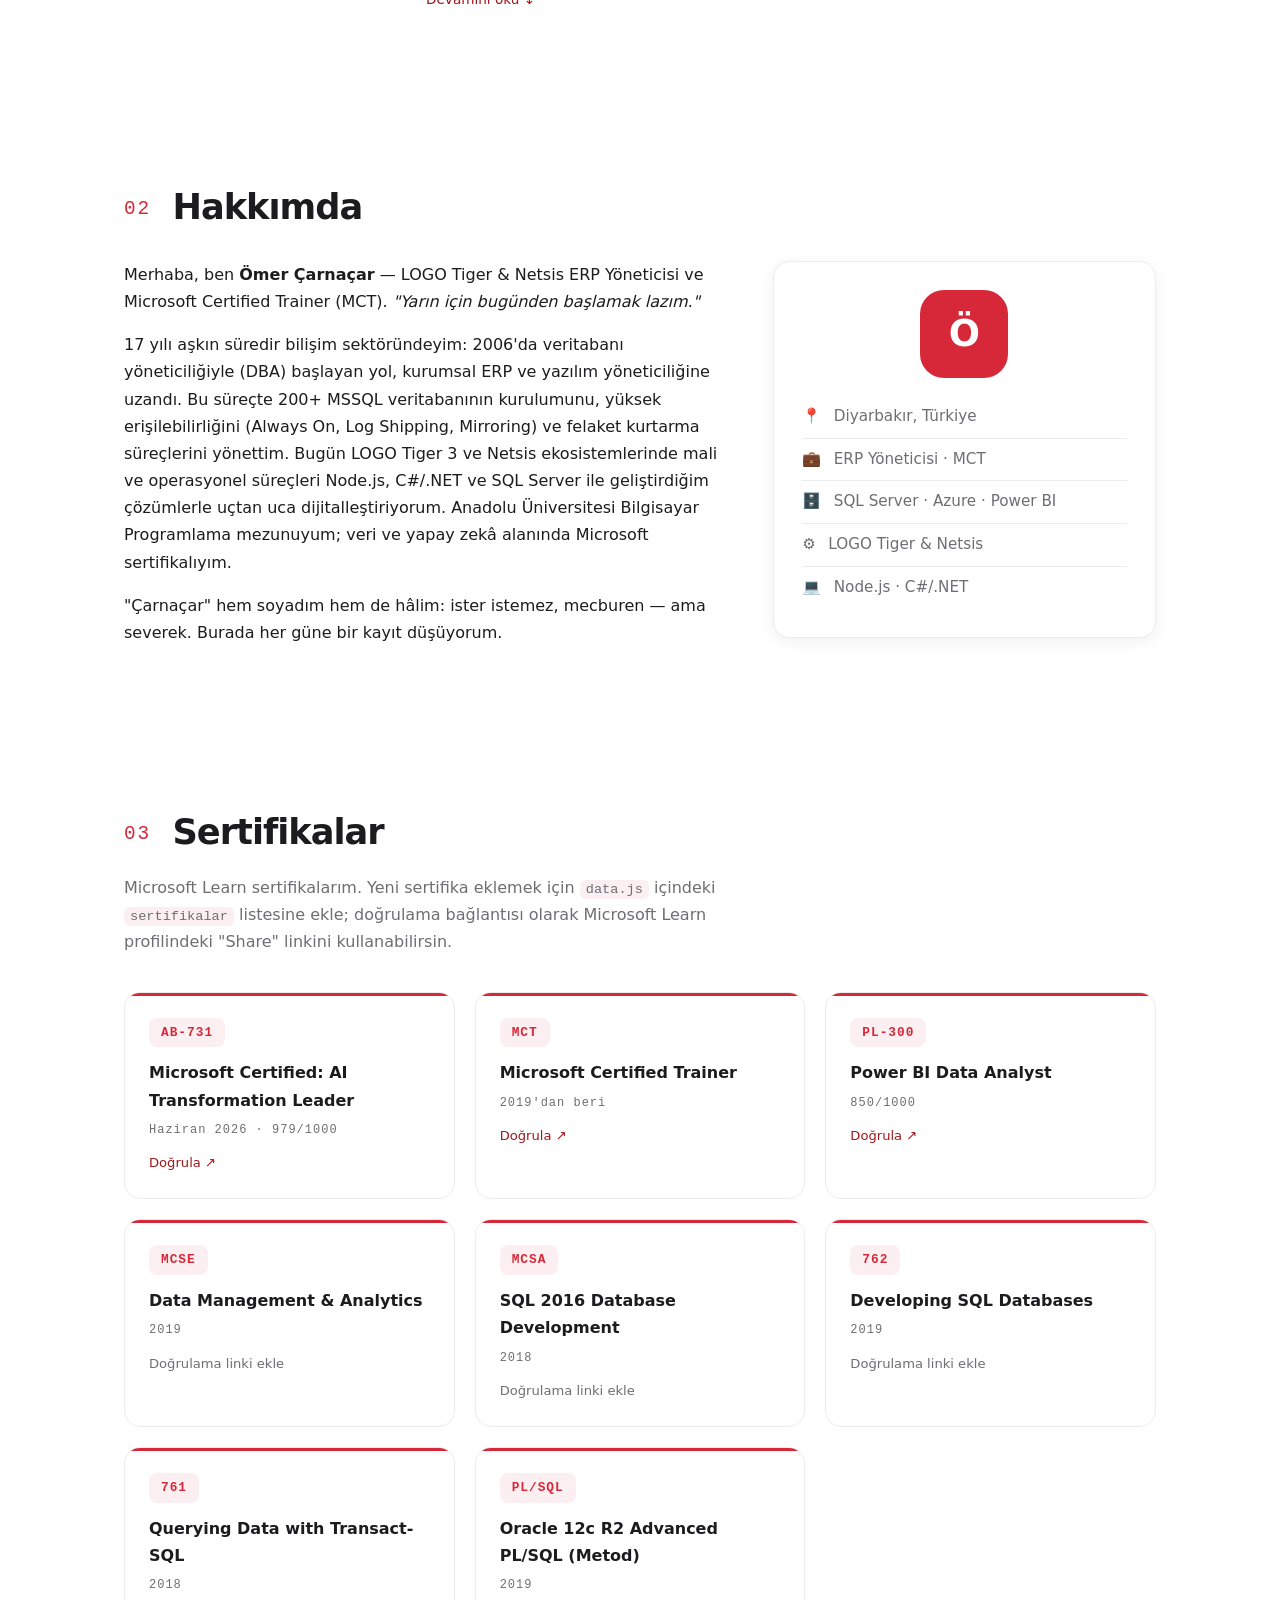
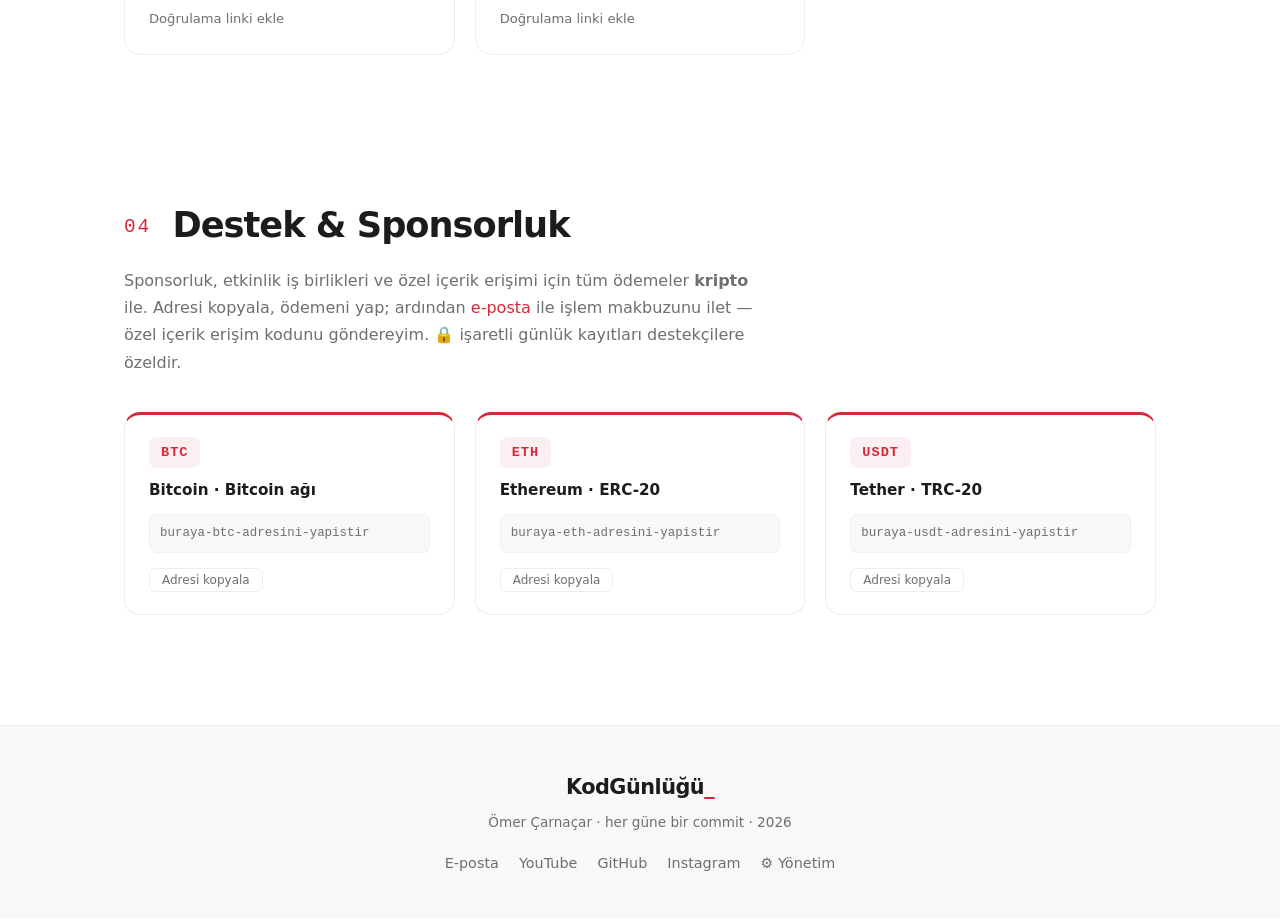
==== commit 349adf4b: "Etkinlik/sponsorluk/makale kategorileri; kripto ile destek bolumu; ozel icerik kilidi Co-Authored-By" ====
--- a/index.html
+++ b/index.html
@@ -18,6 +18,7 @@
         <li><a href="#gunluk">Günlük</a></li>
         <li><a href="#hakkimda">Hakkımda</a></li>
         <li><a href="#sertifikalar">Sertifikalar</a></li>
+        <li><a href="#destek">Destek</a></li>
       </ul>
       <button id="theme-toggle" class="theme-toggle" title="Tema değiştir" aria-label="Tema değiştir">☾</button>
     </nav>
@@ -84,6 +85,18 @@
       <div id="cert-grid" class="cert-grid"></div>
     </section>
 
+    <!-- ============ DESTEK & SPONSORLUK (KRİPTO) ============ -->
+    <section id="destek" class="section container">
+      <h2 class="section-title"><span class="section-no">04</span> Destek &amp; Sponsorluk</h2>
+      <p class="section-desc">
+        Sponsorluk, etkinlik iş birlikleri ve özel içerik erişimi için tüm ödemeler
+        <strong>kripto</strong> ile. Adresi kopyala, ödemeni yap; ardından
+        <a href="mailto:omer.carnacar@outlook.com.tr">e-posta</a> ile işlem makbuzunu ilet —
+        özel içerik erişim kodunu göndereyim. 🔒 işaretli günlük kayıtları destekçilere özeldir.
+      </p>
+      <div id="crypto-grid" class="crypto-grid"></div>
+    </section>
+
   </main>
 
   <footer class="site-footer">
--- a/assets/style.css
+++ b/assets/style.css
@@ -466,6 +466,87 @@
 .cert-verify { font-size: 0.82rem; color: var(--text-dim); margin-top: 12px; }
 a.cert-card .cert-verify { color: var(--accent-2); }
 
+/* ---------- Kripto cüzdanlar (Destek & Sponsorluk) ---------- */
+.crypto-grid {
+  display: grid;
+  grid-template-columns: repeat(auto-fill, minmax(280px, 1fr));
+  gap: 20px;
+}
+
+.crypto-card {
+  background: var(--bg-card);
+  border: 1px solid var(--border);
+  border-top: 3px solid var(--accent);
+  border-radius: var(--radius);
+  padding: 22px 24px;
+}
+
+.crypto-code {
+  display: inline-block;
+  font-family: var(--font-mono);
+  font-size: 0.85rem;
+  font-weight: 700;
+  letter-spacing: 1px;
+  color: var(--accent);
+  background: var(--accent-soft);
+  padding: 4px 12px;
+  border-radius: 8px;
+}
+
+.crypto-name { font-weight: 700; margin-top: 10px; font-size: 0.95rem; }
+
+.crypto-addr {
+  font-family: var(--font-mono);
+  font-size: 0.78rem;
+  color: var(--text-dim);
+  margin: 10px 0 12px;
+  word-break: break-all;
+  background: var(--bg-soft);
+  border: 1px dashed var(--border);
+  border-radius: 8px;
+  padding: 8px 10px;
+}
+
+/* ---------- Özel (kilitli) içerik ---------- */
+.diary-lock {
+  margin-top: 6px;
+  border: 1px dashed var(--accent);
+  border-radius: 12px;
+  padding: 18px 20px;
+  background: var(--accent-soft);
+}
+
+.lock-msg { color: var(--text); font-size: 0.92rem; margin-bottom: 12px; }
+
+.lock-row { display: flex; gap: 10px; flex-wrap: wrap; }
+
+.lock-input {
+  flex: 1;
+  min-width: 160px;
+  background: var(--bg);
+  border: 1px solid var(--border);
+  border-radius: 10px;
+  color: var(--text);
+  font-family: var(--font-sans);
+  font-size: 0.92rem;
+  padding: 10px 14px;
+  outline: none;
+}
+.lock-input:focus { border-color: var(--accent); }
+
+.lock-btn {
+  background: var(--accent);
+  color: #fff;
+  border: none;
+  border-radius: 10px;
+  padding: 10px 24px;
+  font-weight: 700;
+  font-size: 0.92rem;
+  cursor: pointer;
+  font-family: var(--font-sans);
+}
+.lock-btn:hover { background: var(--accent-2); }
+
 /* ---------- Video / canlı yayın gömme ---------- */
 .diary-video {
   margin: 14px 0;
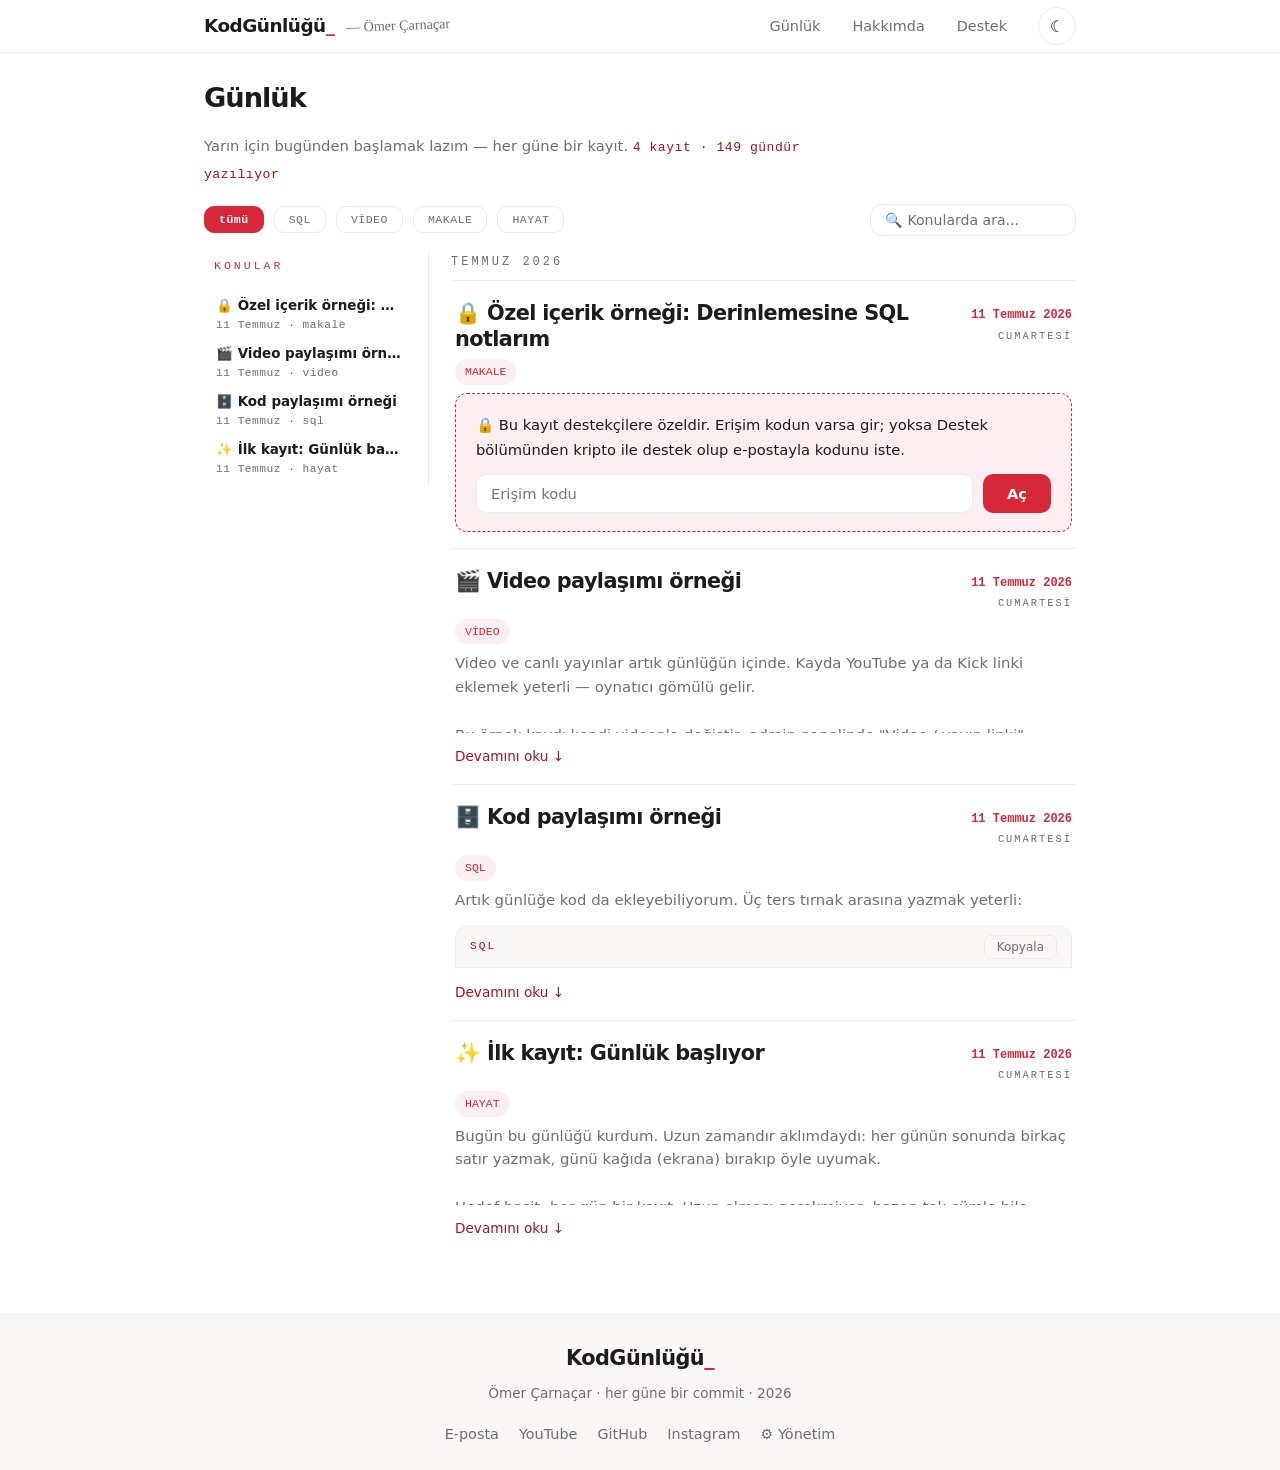
==== commit 27c97a48: "En cok okunanlar: okunma sayaci ve sol ustte populer liste Co-Authored-By: Claude Fable 5 <noreply@a" ====
--- a/index.html
+++ b/index.html
@@ -15,10 +15,9 @@
       <a href="#" class="brand">KodGünlüğü<span class="brand-dot">_</span></a>
       <span class="brand-sig">— Ömer Çarnaçar</span>
       <ul class="nav-links">
-        <li><a href="#gunluk">Günlük</a></li>
-        <li><a href="#hakkimda">Hakkımda</a></li>
-        <li><a href="#sertifikalar">Sertifikalar</a></li>
-        <li><a href="#destek">Destek</a></li>
+        <li><a href="index.html">Günlük</a></li>
+        <li><a href="hakkimda.html">Hakkımda</a></li>
+        <li><a href="destek.html">Destek</a></li>
       </ul>
       <button id="theme-toggle" class="theme-toggle" title="Tema değiştir" aria-label="Tema değiştir">☾</button>
     </nav>
@@ -27,7 +26,7 @@
   <main>
     <!-- ============ GÜNLÜK ============ -->
     <section id="gunluk" class="section section-first container">
-      <h2 class="section-title"><span class="section-no">01</span> Günlük</h2>
+      <h2 class="section-title">Günlük</h2>
       <p class="section-desc">Yarın için bugünden başlamak lazım — her güne bir kayıt. <span id="diary-stats" class="inline-stats"></span></p>
       <div class="filter-row">
         <div id="category-filter" class="filter-bar"></div>
@@ -35,66 +34,15 @@
       </div>
       <div class="diary-layout">
         <aside class="diary-nav">
+          <div id="popular-box" class="popular-box" hidden>
+            <h3 class="diary-nav-title">🔥 En Çok Okunanlar</h3>
+            <ul id="popular-list" class="diary-nav-list"></ul>
+          </div>
           <h3 class="diary-nav-title">Konular</h3>
           <ul id="diary-nav-list" class="diary-nav-list"></ul>
         </aside>
         <div id="diary-list" class="diary-list"></div>
       </div>
-    </section>
-
-    <!-- ============ HAKKIMDA ============ -->
-    <section id="hakkimda" class="section container">
-      <h2 class="section-title"><span class="section-no">02</span> Hakkımda</h2>
-      <div class="about-grid">
-        <div class="about-text">
-          <p>
-            Merhaba, ben <strong>Ömer Çarnaçar</strong> — LOGO Tiger &amp; Netsis ERP Yöneticisi
-            ve Microsoft Certified Trainer (MCT). <em>"Yarın için bugünden başlamak lazım."</em>
-          </p>
-          <p>
-            17 yılı aşkın süredir bilişim sektöründeyim: 2006'da veritabanı yöneticiliğiyle (DBA)
-            başlayan yol, kurumsal ERP ve yazılım yöneticiliğine uzandı. Bu süreçte 200+ MSSQL
-            veritabanının kurulumunu, yüksek erişilebilirliğini (Always On, Log Shipping, Mirroring)
-            ve felaket kurtarma süreçlerini yönettim. Bugün LOGO Tiger 3 ve Netsis ekosistemlerinde
-            mali ve operasyonel süreçleri Node.js, C#/.NET ve SQL Server ile geliştirdiğim
-            çözümlerle uçtan uca dijitalleştiriyorum. Anadolu Üniversitesi Bilgisayar Programlama
-            mezunuyum; veri ve yapay zekâ alanında Microsoft sertifikalıyım.
-          </p>
-          <p>
-            "Çarnaçar" hem soyadım hem de hâlim: ister istemez, mecburen — ama severek.
-            Burada her güne bir kayıt düşüyorum.
-          </p>
-        </div>
-        <div class="about-card">
-          <div class="about-avatar">Ö</div>
-          <ul class="about-facts">
-            <li><span>📍</span> Diyarbakır, Türkiye</li>
-            <li><span>💼</span> ERP Yöneticisi · MCT</li>
-            <li><span>🗄️</span> SQL Server · Azure · Power BI</li>
-            <li><span>⚙️</span> LOGO Tiger &amp; Netsis</li>
-            <li><span>💻</span> Node.js · C#/.NET</li>
-          </ul>
-        </div>
-      </div>
-    </section>
-
-    <!-- ============ SERTİFİKALAR ============ -->
-    <section id="sertifikalar" class="section container">
-      <h2 class="section-title"><span class="section-no">03</span> Sertifikalar</h2>
-      <p class="section-desc">Microsoft Learn sertifikalarım. Yeni sertifika eklemek için <code>data.js</code> içindeki <code>sertifikalar</code> listesine ekle; doğrulama bağlantısı olarak Microsoft Learn profilindeki "Share" linkini kullanabilirsin.</p>
-      <div id="cert-grid" class="cert-grid"></div>
-    </section>
-
-    <!-- ============ DESTEK & SPONSORLUK (KRİPTO) ============ -->
-    <section id="destek" class="section container">
-      <h2 class="section-title"><span class="section-no">04</span> Destek &amp; Sponsorluk</h2>
-      <p class="section-desc">
-        Sponsorluk, etkinlik iş birlikleri ve özel içerik erişimi için tüm ödemeler
-        <strong>kripto</strong> ile. Adresi kopyala, ödemeni yap; ardından
-        <a href="mailto:omer.carnacar@outlook.com.tr">e-posta</a> ile işlem makbuzunu ilet —
-        özel içerik erişim kodunu göndereyim. 🔒 işaretli günlük kayıtları destekçilere özeldir.
-      </p>
-      <div id="crypto-grid" class="crypto-grid"></div>
     </section>
 
   </main>
--- a/assets/style.css
+++ b/assets/style.css
@@ -7,7 +7,7 @@
   --font-display: "Segoe UI Variable Display", "Segoe UI", system-ui, -apple-system, sans-serif;
   --font-sans: "Segoe UI Variable Text", "Segoe UI", system-ui, -apple-system, sans-serif;
   --font-mono: "Cascadia Code", "Consolas", monospace;
-  --maxw: 1080px;
+  --maxw: 920px;
   --radius: 16px;
 }
 
@@ -81,13 +81,13 @@
 .nav {
   display: flex;
   align-items: center;
-  gap: 24px;
-  height: 62px;
+  gap: 18px;
+  height: 52px;
 }
 
 .brand {
   font-family: var(--font-display);
-  font-size: 1.35rem;
+  font-size: 1.15rem;
   font-weight: 800;
   color: var(--text);
   letter-spacing: -0.5px;
@@ -336,11 +336,11 @@
 .btn-ghost:hover { border-color: var(--border-hover); }
 
 /* ---------- Bölümler ---------- */
-.section { padding: 70px 24px; }
+.section { padding: 34px 24px; }
 
 .section-title {
   font-family: var(--font-display);
-  font-size: clamp(1.7rem, 4vw, 2.2rem);
+  font-size: clamp(1.35rem, 3vw, 1.7rem);
   font-weight: 800;
   letter-spacing: -1px;
   margin-bottom: 12px;
@@ -358,7 +358,8 @@
 
 .section-desc {
   color: var(--text-dim);
-  margin-bottom: 36px;
+  font-size: 0.92rem;
+  margin-bottom: 18px;
   max-width: 640px;
 }
 
@@ -366,7 +367,7 @@
 .about-grid {
   display: grid;
   grid-template-columns: 1.6fr 1fr;
-  gap: 36px;
+  gap: 26px;
   align-items: start;
   margin-top: 24px;
 }
@@ -411,8 +412,8 @@
 /* ---------- Sertifikalar ---------- */
 .cert-grid {
   display: grid;
-  grid-template-columns: repeat(auto-fill, minmax(250px, 1fr));
-  gap: 20px;
+  grid-template-columns: repeat(auto-fill, minmax(230px, 1fr));
+  gap: 14px;
 }
 
 .cert-card {
@@ -421,7 +422,7 @@
   background: var(--bg-card);
   border: 1px solid var(--border);
   border-radius: var(--radius);
-  padding: 24px;
+  padding: 18px 20px;
   color: var(--text);
   overflow: hidden;
   transition: transform 0.2s, border-color 0.2s, box-shadow 0.2s;
@@ -469,8 +470,8 @@
 /* ---------- Kripto cüzdanlar (Destek & Sponsorluk) ---------- */
 .crypto-grid {
   display: grid;
-  grid-template-columns: repeat(auto-fill, minmax(280px, 1fr));
-  gap: 20px;
+  grid-template-columns: repeat(auto-fill, minmax(260px, 1fr));
+  gap: 14px;
 }
 
 .crypto-card {
@@ -587,7 +588,7 @@
 .project-link { display: inline-block; margin-top: 14px; font-size: 0.88rem; }
 
 /* ---------- Günlük ---------- */
-.section-first { padding-top: 36px; }
+.section-first { padding-top: 22px; }
 
 .inline-stats {
   font-family: var(--font-mono);
@@ -599,9 +600,9 @@
 .filter-row {
   display: flex;
   align-items: center;
-  gap: 16px;
+  gap: 12px;
   flex-wrap: wrap;
-  margin-bottom: 28px;
+  margin-bottom: 16px;
 }
 
 .filter-bar {
@@ -624,14 +625,14 @@
 
 .diary-search {
   margin-left: auto;
-  min-width: 230px;
+  min-width: 200px;
   background: var(--bg-card);
   border: 1px solid var(--border);
   border-radius: 12px;
   color: var(--text);
   font-family: var(--font-sans);
-  font-size: 0.92rem;
-  padding: 10px 16px;
+  font-size: 0.88rem;
+  padding: 7px 14px;
   outline: none;
   transition: border-color 0.15s, box-shadow 0.15s;
 }
@@ -644,9 +645,9 @@
 
 .chip {
   font-family: var(--font-mono);
-  font-size: 0.78rem;
-  letter-spacing: 1px;
-  padding: 9px 18px;
+  font-size: 0.72rem;
+  letter-spacing: 0.5px;
+  padding: 6px 14px;
   border-radius: 10px;
   border: 1px solid var(--border);
   background: var(--bg-card);
@@ -664,17 +665,17 @@
 
 .diary-empty { color: var(--text-dim); font-style: italic; }
 
-.diary-list { display: flex; flex-direction: column; gap: 18px; }
+.diary-list { display: flex; flex-direction: column; gap: 4px; }
 
 .diary-month {
   font-family: var(--font-mono);
-  font-size: 0.9rem;
+  font-size: 0.75rem;
   font-weight: 400;
   color: var(--text-dim);
   letter-spacing: 3px;
   text-transform: uppercase;
-  margin: 26px 0 4px;
-  padding-bottom: 10px;
+  margin: 16px 0 0;
+  padding-bottom: 8px;
   border-bottom: 1px solid var(--border);
 }
 .diary-month:first-child { margin-top: 0; }
@@ -682,8 +683,8 @@
 /* Blog düzeni: solda konu listesi, sağda yazılar */
 .diary-layout {
   display: grid;
-  grid-template-columns: 270px 1fr;
-  gap: 28px;
+  grid-template-columns: 225px 1fr;
+  gap: 22px;
   align-items: start;
 }
 
@@ -708,6 +709,13 @@
 }
 
 .diary-nav-list { list-style: none; display: flex; flex-direction: column; gap: 2px; }
+
+.popular-box {
+  padding-bottom: 12px;
+  margin-bottom: 12px;
+  border-bottom: 1px solid var(--border);
+}
+.popular-box[hidden] { display: none; }
 
 .diary-nav-item {
   display: block;
@@ -717,7 +725,7 @@
   border: none;
   border-left: 2px solid transparent;
   border-radius: 0 10px 10px 0;
-  padding: 9px 12px;
+  padding: 6px 10px;
   cursor: pointer;
   font-family: var(--font-sans);
   transition: background 0.15s, border-color 0.15s;
@@ -728,7 +736,7 @@
 .dn-title {
   display: block;
   color: var(--text);
-  font-size: 0.9rem;
+  font-size: 0.84rem;
   font-weight: 600;
   line-height: 1.4;
   overflow: hidden;
@@ -748,7 +756,7 @@
 /* Yazı: büyük başlık üstte, tarih sağda — sade liste görünümü */
 .diary-card {
   display: block;
-  padding: 26px 4px;
+  padding: 16px 4px;
   border-bottom: 1px solid var(--border);
   cursor: pointer;
   scroll-margin-top: 86px;
@@ -760,13 +768,13 @@
   display: flex;
   align-items: flex-start;
   justify-content: space-between;
-  gap: 18px;
-  margin-bottom: 10px;
+  gap: 14px;
+  margin-bottom: 6px;
 }
 
 .diary-title-big {
   font-family: var(--font-display);
-  font-size: clamp(1.3rem, 3vw, 1.7rem);
+  font-size: clamp(1.05rem, 2.4vw, 1.3rem);
   font-weight: 800;
   letter-spacing: -0.6px;
   line-height: 1.25;
@@ -780,7 +788,7 @@
 
 .dd-date {
   font-family: var(--font-mono);
-  font-size: 0.82rem;
+  font-size: 0.75rem;
   font-weight: 700;
   color: var(--accent);
   white-space: nowrap;
@@ -798,15 +806,16 @@
 .diary-meta {
   display: flex;
   align-items: center;
-  gap: 10px;
-  margin-bottom: 12px;
+  gap: 8px;
+  margin-bottom: 8px;
   flex-wrap: wrap;
 }
 .diary-mood { font-size: 1em; }
 
 .diary-text {
   color: var(--text-dim);
-  font-size: 0.97rem;
+  font-size: 0.93rem;
+  line-height: 1.6;
   max-height: 5.4em;
   overflow: hidden;
 }
@@ -944,8 +953,8 @@
 /* ---------- Footer ---------- */
 .site-footer {
   border-top: 1px solid var(--border);
-  padding: 44px 0;
-  margin-top: 40px;
+  padding: 26px 0;
+  margin-top: 24px;
   background: var(--bg-soft);
 }
 
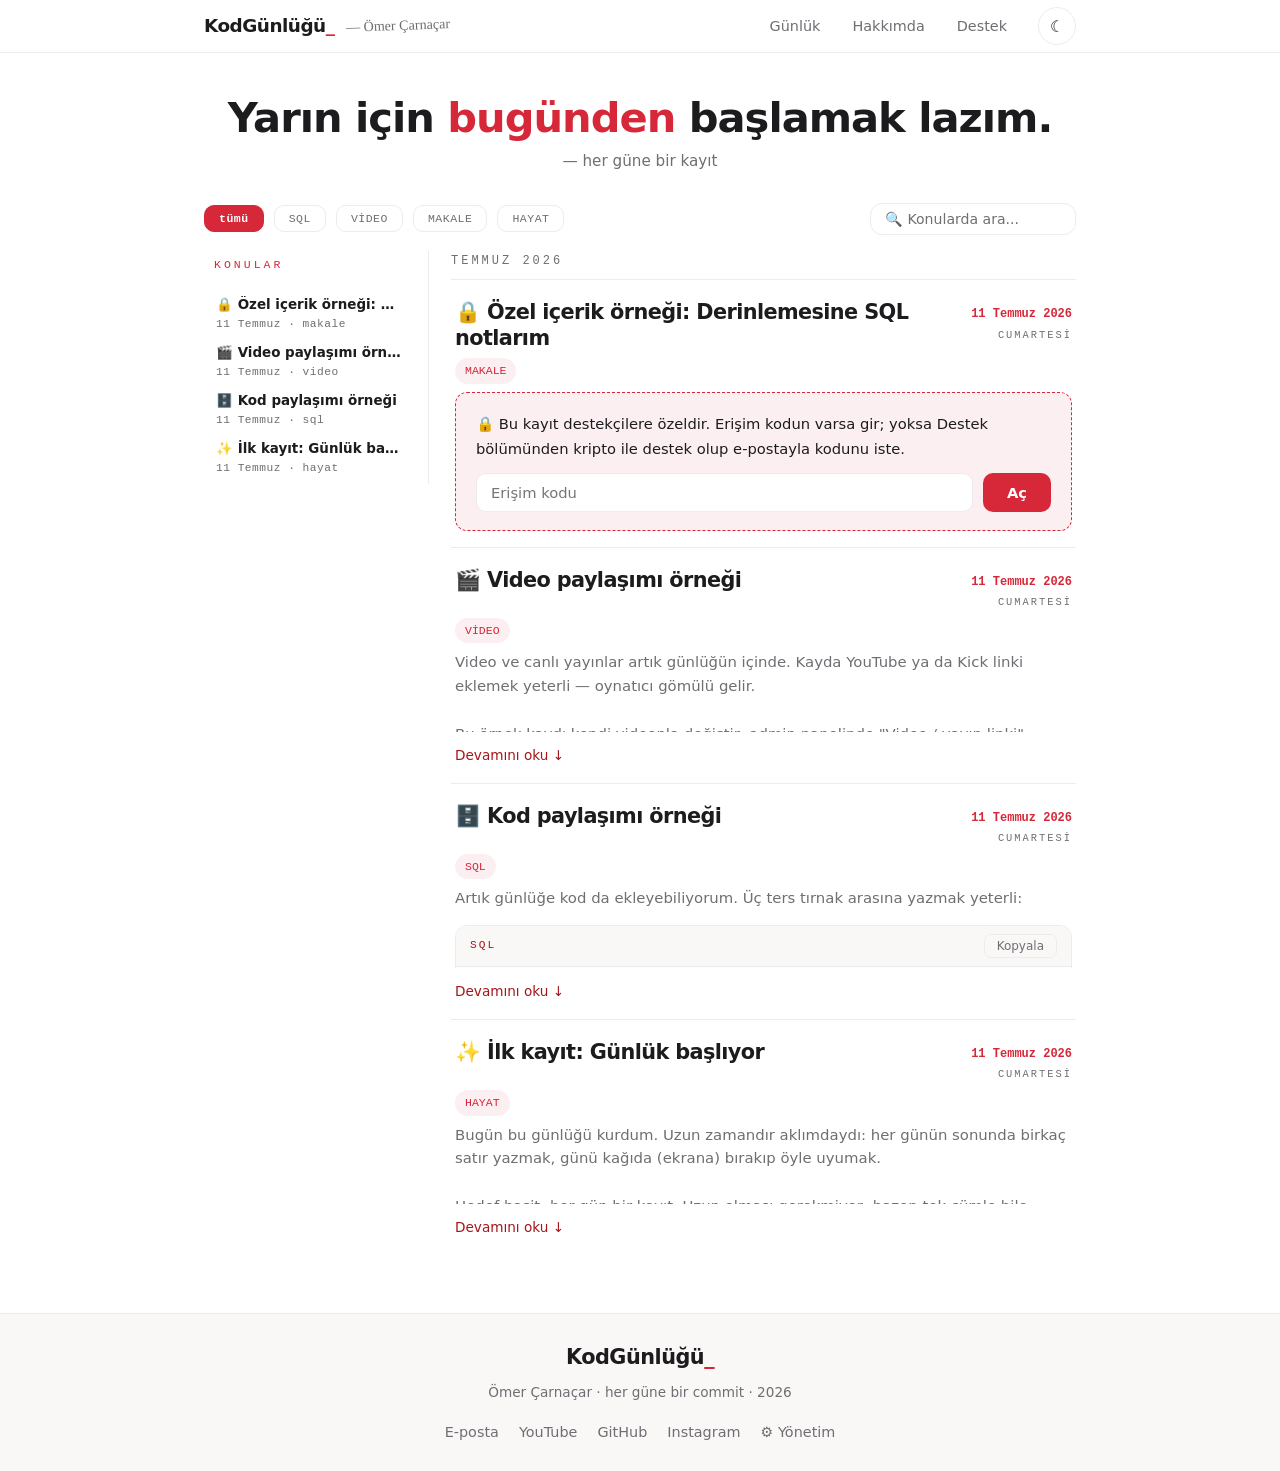
==== commit 752949e0: "Slogan buyuk ve ortada; kayit sayaci satiri kaldirildi Co-Authored-By: Claude Fable 5 <noreply@anthr" ====
--- a/index.html
+++ b/index.html
@@ -26,8 +26,8 @@
   <main>
     <!-- ============ GÜNLÜK ============ -->
     <section id="gunluk" class="section section-first container">
-      <h2 class="section-title">Günlük</h2>
-      <p class="section-desc">Yarın için bugünden başlamak lazım — her güne bir kayıt. <span id="diary-stats" class="inline-stats"></span></p>
+      <h2 class="gunluk-slogan">Yarın için <span class="vurgu">bugünden</span> başlamak lazım.</h2>
+      <p class="gunluk-alt">— her güne bir kayıt</p>
       <div class="filter-row">
         <div id="category-filter" class="filter-bar"></div>
         <input id="diary-search" class="diary-search" type="search" placeholder="🔍 Konularda ara..." autocomplete="off">
--- a/assets/style.css
+++ b/assets/style.css
@@ -590,11 +590,23 @@
 /* ---------- Günlük ---------- */
 .section-first { padding-top: 22px; }
 
-.inline-stats {
-  font-family: var(--font-mono);
-  font-size: 0.82rem;
-  color: var(--accent-2);
-  letter-spacing: 0.5px;
+/* Günlük sayfası sloganı — büyük ve ortada */
+.gunluk-slogan {
+  font-family: var(--font-display);
+  font-size: clamp(1.7rem, 4.5vw, 2.6rem);
+  font-weight: 800;
+  letter-spacing: -1px;
+  line-height: 1.2;
+  text-align: center;
+  margin: 18px 0 6px;
+}
+.gunluk-slogan .vurgu { color: var(--accent); }
+
+.gunluk-alt {
+  text-align: center;
+  color: var(--text-dim);
+  font-size: 0.95rem;
+  margin-bottom: 28px;
 }
 
 .filter-row {
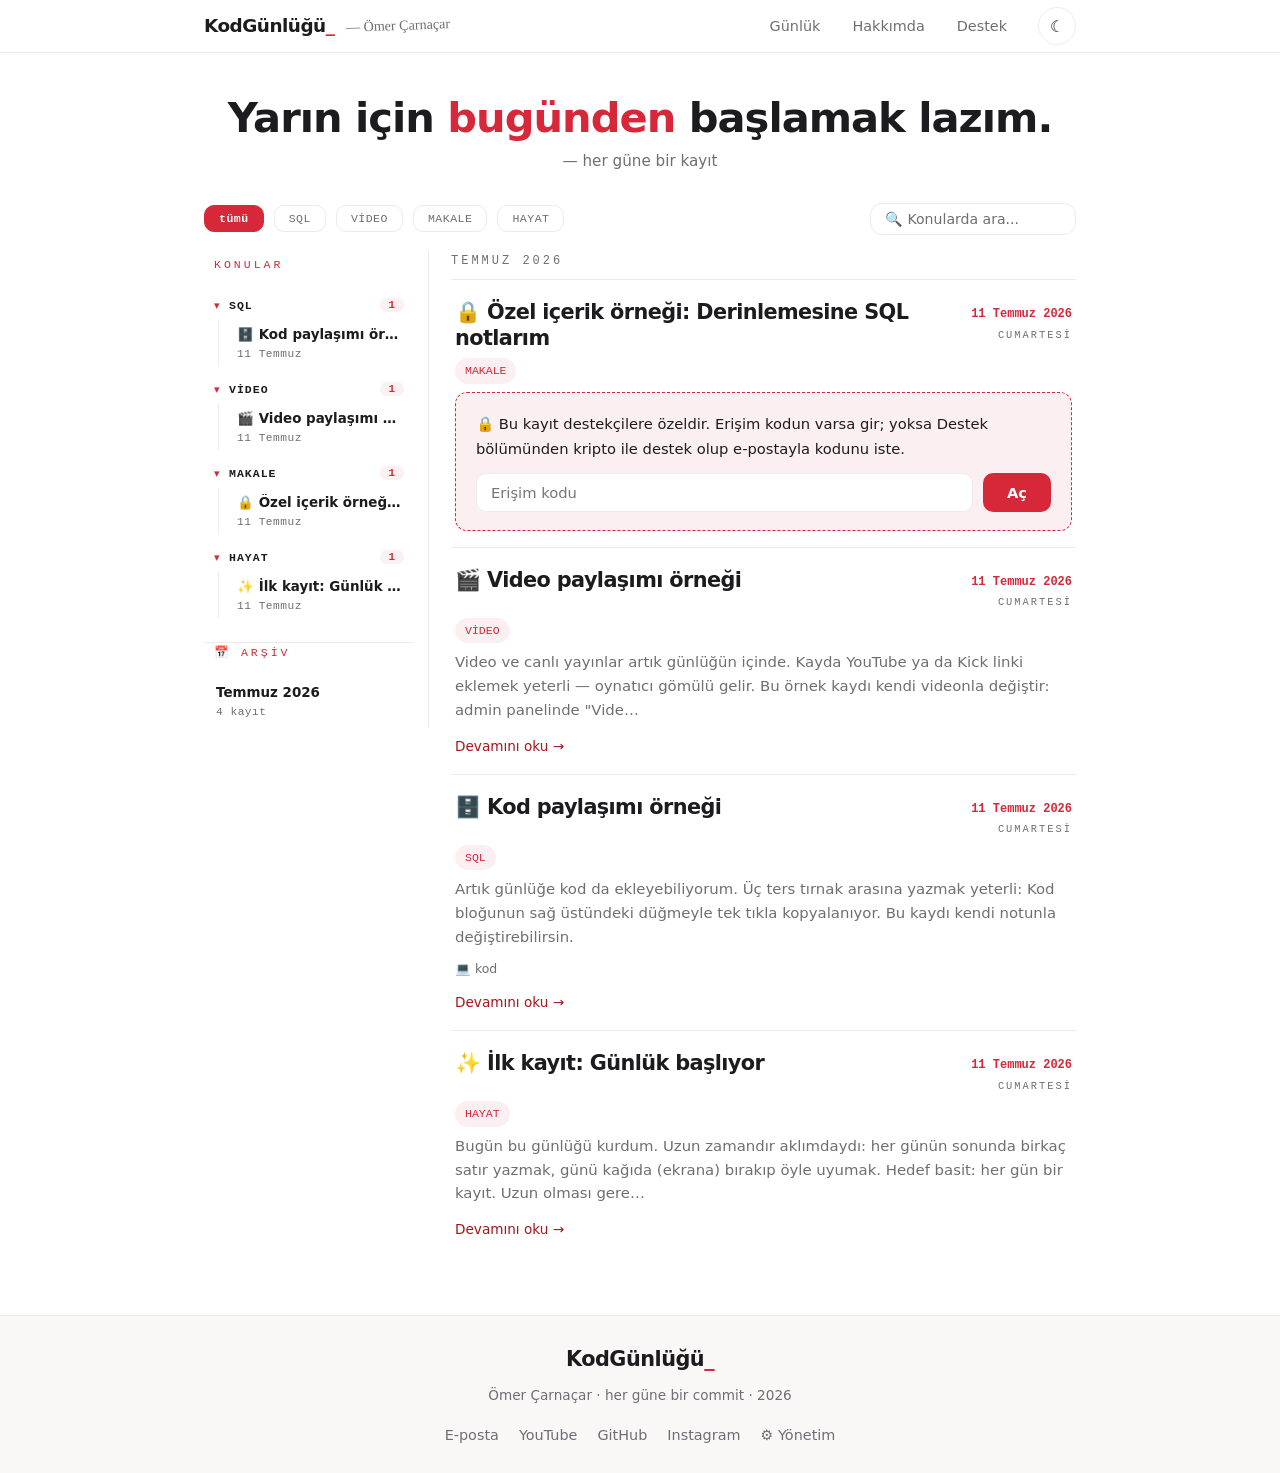
==== commit ea2fcf33: "Ay bazli arsiv (sol menu) + liste ozetleri: kesik metin yerine temiz ozet ve icerik gostergeleri Co-" ====
--- a/index.html
+++ b/index.html
@@ -40,6 +40,8 @@
           </div>
           <h3 class="diary-nav-title">Konular</h3>
           <ul id="diary-nav-list" class="diary-nav-list"></ul>
+          <h3 class="diary-nav-title arsiv-baslik">📅 Arşiv</h3>
+          <ul id="archive-list" class="diary-nav-list"></ul>
         </aside>
         <div id="diary-list" class="diary-list"></div>
       </div>
--- a/assets/style.css
+++ b/assets/style.css
@@ -677,6 +677,46 @@
 
 .diary-empty { color: var(--text-dim); font-style: italic; }
 
+/* Liste özeti ve içerik göstergeleri */
+.diary-excerpt {
+  color: var(--text-dim);
+  font-size: 0.93rem;
+  line-height: 1.6;
+}
+
+.diary-badges {
+  margin-top: 8px;
+  font-size: 0.78rem;
+  color: var(--text-dim);
+}
+
+/* Arşiv */
+.arsiv-baslik { margin-top: 18px; padding-top: 14px; border-top: 1px solid var(--border); }
+.arsiv-item.active { background: var(--accent-soft); border-left-color: var(--accent); }
+
+/* Detay (ana içerik) görünümü */
+.back-btn {
+  display: inline-flex;
+  align-items: center;
+  gap: 6px;
+  background: none;
+  border: 1px solid var(--border);
+  border-radius: 10px;
+  color: var(--text-dim);
+  font-family: var(--font-sans);
+  font-size: 0.85rem;
+  font-weight: 600;
+  padding: 7px 16px;
+  margin-bottom: 14px;
+  cursor: pointer;
+  transition: border-color 0.15s, color 0.15s;
+}
+.back-btn:hover { border-color: var(--accent); color: var(--accent); }
+
+.diary-card.detail { cursor: default; border-bottom: none; padding-top: 4px; }
+.diary-card.detail .diary-title-big { font-size: clamp(1.3rem, 3vw, 1.7rem); }
+.diary-card.detail:hover .diary-title-big { color: var(--text); }
+
 .diary-list { display: flex; flex-direction: column; gap: 4px; }
 
 .diary-month {
@@ -721,6 +761,55 @@
 }
 
 .diary-nav-list { list-style: none; display: flex; flex-direction: column; gap: 2px; }
+
+/* Kategori grupları */
+.nav-grup { list-style: none; }
+
+.nav-grup-baslik {
+  display: flex;
+  align-items: center;
+  gap: 8px;
+  width: 100%;
+  background: none;
+  border: none;
+  cursor: pointer;
+  padding: 8px 10px;
+  border-radius: 8px;
+  font-family: var(--font-mono);
+  font-size: 0.72rem;
+  letter-spacing: 1px;
+  color: var(--text);
+  transition: background 0.15s;
+}
+.nav-grup-baslik:hover { background: var(--accent-soft); }
+
+.nav-grup-ok {
+  color: var(--accent);
+  font-size: 0.7rem;
+  transition: transform 0.15s;
+}
+.nav-grup:not(.open) .nav-grup-ok { transform: rotate(-90deg); }
+
+.nav-grup-ad { font-weight: 700; }
+
+.nav-grup-adet {
+  margin-left: auto;
+  background: var(--accent-soft);
+  color: var(--accent);
+  font-size: 0.68rem;
+  font-weight: 700;
+  padding: 1px 8px;
+  border-radius: 999px;
+}
+
+.nav-grup-liste {
+  list-style: none;
+  margin: 0 0 6px 14px;
+  border-left: 1px solid var(--border);
+  padding-left: 6px;
+  display: none;
+}
+.nav-grup.open .nav-grup-liste { display: block; }
 
 .popular-box {
   padding-bottom: 12px;
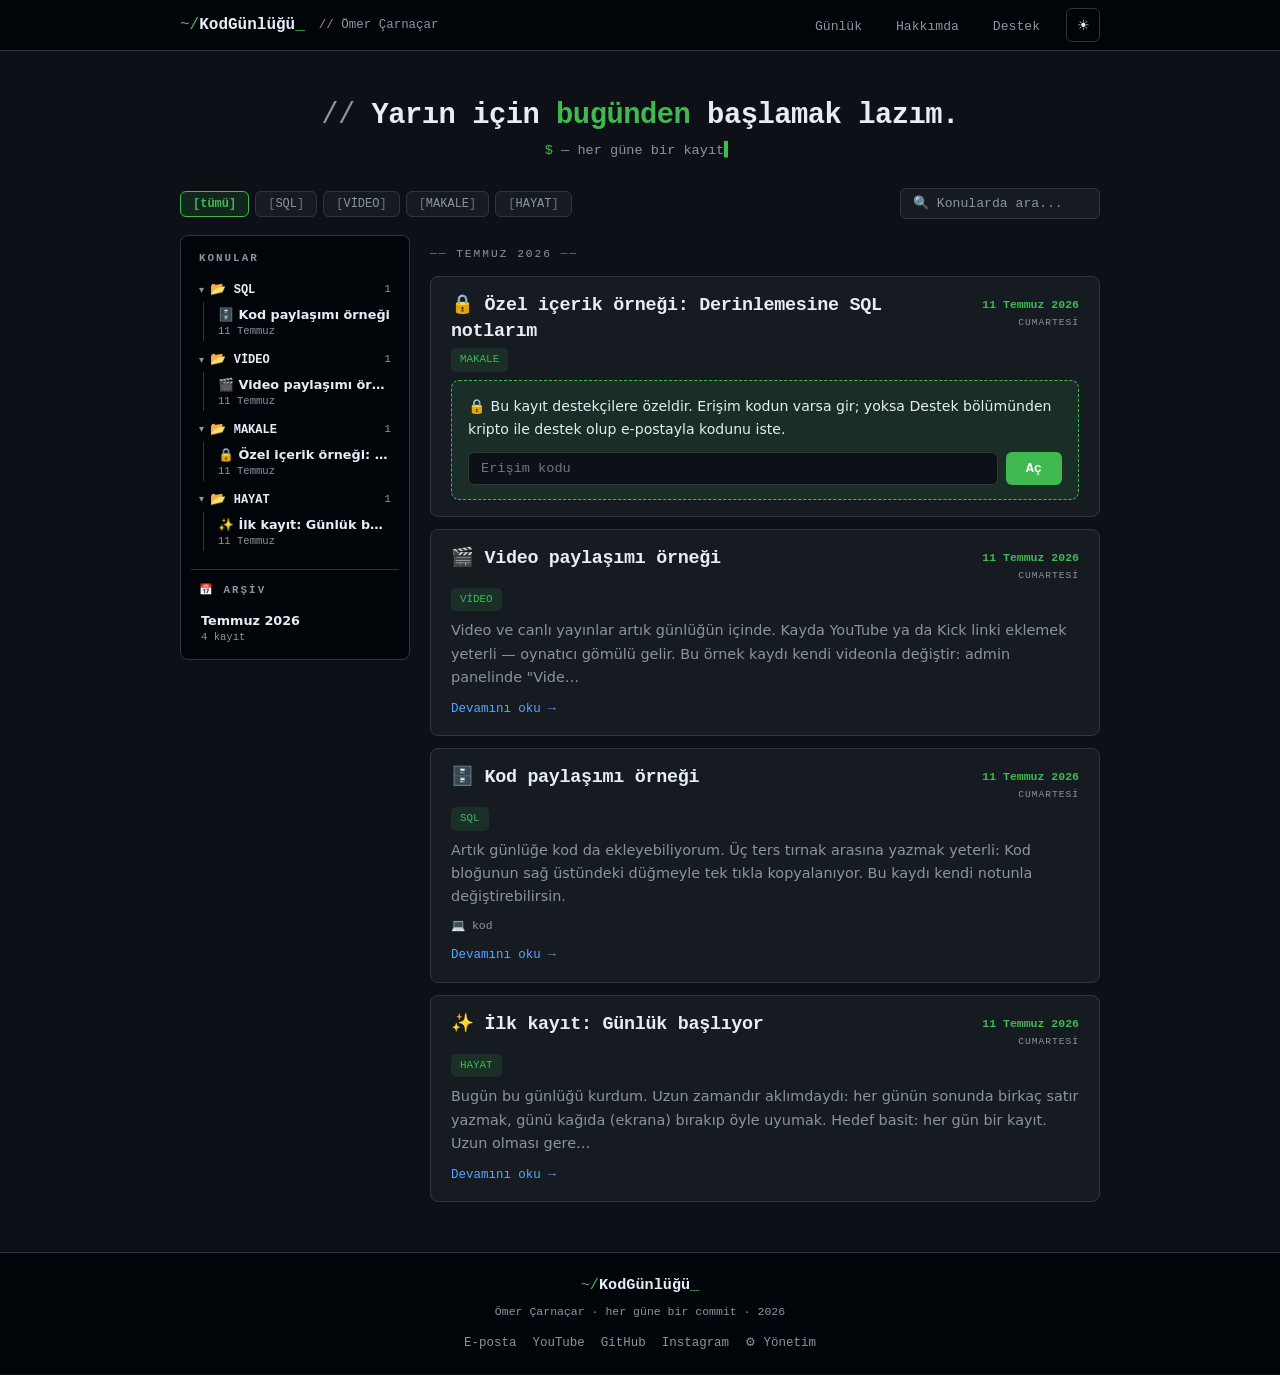
==== commit 6bd0c160: "Tema komple yenilendi: kod editoru estetigi (GitHub Dark), mono basliklar, terminal ogeleri Co-Autho" ====
--- a/index.html
+++ b/index.html
@@ -1,5 +1,5 @@
 <!DOCTYPE html>
-<html lang="tr" data-theme="light">
+<html lang="tr" data-theme="dark">
 <head>
   <meta charset="UTF-8">
   <meta name="viewport" content="width=device-width, initial-scale=1.0">
@@ -13,7 +13,7 @@
   <header class="site-header">
     <nav class="nav container">
       <a href="#" class="brand">KodGünlüğü<span class="brand-dot">_</span></a>
-      <span class="brand-sig">— Ömer Çarnaçar</span>
+      <span class="brand-sig">Ömer Çarnaçar</span>
       <ul class="nav-links">
         <li><a href="index.html">Günlük</a></li>
         <li><a href="hakkimda.html">Hakkımda</a></li>
--- a/assets/style.css
+++ b/assets/style.css
@@ -1,44 +1,48 @@
 /* ============================================================
-   Çarnaçar — modern koyu tema
-   Renkleri değiştirmek için :root ve [data-theme] bloklarını düzenle.
+   KodGünlüğü — programcı blogu teması (kod editörü estetiği)
+   Varsayılan: koyu (GitHub Dark tarzı). Açık tema da mevcut.
    ============================================================ */
 
 :root {
-  --font-display: "Segoe UI Variable Display", "Segoe UI", system-ui, -apple-system, sans-serif;
-  --font-sans: "Segoe UI Variable Text", "Segoe UI", system-ui, -apple-system, sans-serif;
-  --font-mono: "Cascadia Code", "Consolas", monospace;
-  --maxw: 920px;
-  --radius: 16px;
+  --font-mono: "Cascadia Code", "Consolas", "JetBrains Mono", monospace;
+  --font-sans: "Segoe UI Variable Text", "Segoe UI", system-ui, sans-serif;
+  --font-display: var(--font-mono); /* programcı blogu: başlıklar mono */
+  --maxw: 960px;
+  --radius: 8px;
+}
+
+[data-theme="dark"] {
+  --bg: #0d1117;
+  --bg-soft: #010409;
+  --bg-card: #161b22;
+  --text: #e6edf3;
+  --text-dim: #8b949e;
+  --accent: #3fb950;        /* terminal yeşili */
+  --accent-2: #58a6ff;      /* link mavisi */
+  --accent-soft: rgba(63, 185, 80, 0.12);
+  --border: #30363d;
+  --border-hover: #6e7681;
+  --shadow: 0 8px 24px rgba(1, 4, 9, 0.6);
+  --tok-kw: #ff7b72;
+  --tok-str: #a5d6ff;
+  --tok-num: #79c0ff;
 }
 
 [data-theme="light"] {
   --bg: #ffffff;
-  --bg-soft: #faf7f7;
+  --bg-soft: #f6f8fa;
   --bg-card: #ffffff;
-  --text: #1c1c1e;
-  --text-dim: #6e6e73;
-  --accent: #d62839;
-  --accent-2: #a4161a;
-  --accent-soft: rgba(214, 40, 57, 0.07);
-  --border: #ececec;
-  --border-hover: #d9d9d9;
-  --shadow: 0 4px 16px rgba(0, 0, 0, 0.06);
-  --glow: 0 4px 16px rgba(214, 40, 57, 0.12);
-}
-
-[data-theme="dark"] {
-  --bg: #121214;
-  --bg-soft: #18181b;
-  --bg-card: #1c1c1f;
-  --text: #ededf0;
-  --text-dim: #8e8e96;
-  --accent: #ff5c6c;
-  --accent-2: #ff8b96;
-  --accent-soft: rgba(255, 92, 108, 0.1);
-  --border: #26262b;
-  --border-hover: #3a3a42;
-  --shadow: 0 8px 24px rgba(0, 0, 0, 0.4);
-  --glow: 0 8px 24px rgba(255, 92, 108, 0.14);
+  --text: #1f2328;
+  --text-dim: #656d76;
+  --accent: #1a7f37;
+  --accent-2: #0969da;
+  --accent-soft: rgba(26, 127, 55, 0.1);
+  --border: #d0d7de;
+  --border-hover: #8c959f;
+  --shadow: 0 8px 24px rgba(31, 35, 40, 0.08);
+  --tok-kw: #cf222e;
+  --tok-str: #0a3069;
+  --tok-num: #0550ae;
 }
 
 * { margin: 0; padding: 0; box-sizing: border-box; }
@@ -49,83 +53,88 @@
   background: var(--bg);
   color: var(--text);
   font-family: var(--font-sans);
-  line-height: 1.7;
-  transition: background 0.3s, color 0.3s;
-}
-
-.container { max-width: var(--maxw); margin: 0 auto; padding: 0 24px; }
-
-a { color: var(--accent); text-decoration: none; }
+  line-height: 1.65;
+  transition: background 0.2s, color 0.2s;
+}
+
+.container { max-width: var(--maxw); margin: 0 auto; padding: 0 20px; }
+
+a { color: var(--accent-2); text-decoration: none; }
 a:hover { text-decoration: underline; }
 
 code {
   font-family: var(--font-mono);
   font-size: 0.85em;
-  background: var(--accent-soft);
-  padding: 2px 6px;
-  border-radius: 6px;
-}
-
-::selection { background: var(--accent); color: var(--bg); }
-
-/* ---------- Header ---------- */
+  background: var(--bg-soft);
+  border: 1px solid var(--border);
+  padding: 1px 6px;
+  border-radius: 5px;
+}
+
+::selection { background: var(--accent-2); color: var(--bg); }
+
+/* ---------- Üst çubuk: terminal başlığı ---------- */
 .site-header {
   position: sticky;
   top: 0;
   z-index: 50;
-  background: color-mix(in srgb, var(--bg) 72%, transparent);
-  backdrop-filter: blur(14px) saturate(1.4);
+  background: var(--bg-soft);
   border-bottom: 1px solid var(--border);
 }
 
 .nav {
   display: flex;
   align-items: center;
-  gap: 18px;
-  height: 52px;
+  gap: 14px;
+  height: 50px;
 }
 
 .brand {
-  font-family: var(--font-display);
-  font-size: 1.15rem;
-  font-weight: 800;
-  color: var(--text);
-  letter-spacing: -0.5px;
-}
+  font-family: var(--font-mono);
+  font-size: 1rem;
+  font-weight: 700;
+  color: var(--text);
+  letter-spacing: 0;
+}
+.brand::before { content: "~/"; color: var(--accent); font-weight: 400; }
 .brand:hover { text-decoration: none; }
-.brand-dot { color: var(--accent); }
+.brand-dot {
+  color: var(--accent);
+  animation: imlec-yanip 1.1s steps(1) infinite;
+}
+@keyframes imlec-yanip { 50% { opacity: 0; } }
 
 .brand-sig {
-  font-family: "Segoe Script", "Brush Script MT", cursive;
-  font-size: 0.88rem;
-  color: var(--text-dim);
-  margin-left: -6px;
+  font-family: var(--font-mono);
+  font-size: 0.78rem;
+  color: var(--text-dim);
   white-space: nowrap;
-  transform: rotate(-2deg);
-  display: inline-block;
-}
-
-@media (max-width: 560px) {
+}
+.brand-sig::before { content: "// "; }
+
+@media (max-width: 620px) {
   .brand-sig { display: none; }
 }
 
 .nav-links {
   display: flex;
-  gap: 6px;
+  gap: 2px;
   list-style: none;
   margin-left: auto;
   flex-wrap: wrap;
 }
 .nav-links a {
-  color: var(--text-dim);
-  font-size: 0.9rem;
-  padding: 7px 13px;
-  border-radius: 999px;
+  font-family: var(--font-mono);
+  color: var(--text-dim);
+  font-size: 0.82rem;
+  padding: 6px 12px;
+  border-radius: 6px;
   transition: color 0.15s, background 0.15s;
 }
+.nav-links a::before { content: "."; color: var(--accent); opacity: 0; }
 .nav-links a:hover {
   color: var(--text);
-  background: var(--accent-soft);
+  background: var(--bg-card);
   text-decoration: none;
 }
 
@@ -133,228 +142,27 @@
   background: none;
   border: 1px solid var(--border);
   color: var(--text);
-  width: 38px;
-  height: 38px;
-  border-radius: 50%;
+  width: 34px;
+  height: 34px;
+  border-radius: 6px;
   cursor: pointer;
-  font-size: 1rem;
-  transition: border-color 0.2s, transform 0.2s;
-}
-.theme-toggle:hover { border-color: var(--accent); transform: rotate(15deg); }
-
-/* ---------- Hero ---------- */
-.hero {
-  position: relative;
-  padding: 26px 24px 26px;
-  text-align: center;
-  overflow: hidden;
-}
-
-/* Üstte yumuşak mor parlama */
-.hero::before {
-  content: "";
-  position: absolute;
-  top: -220px;
-  left: 50%;
-  transform: translateX(-50%);
-  width: 720px;
-  height: 460px;
-  background: radial-gradient(closest-side, var(--accent-soft), transparent 70%);
-  pointer-events: none;
-}
-
-.hero > * { position: relative; }
-
-/* ---- Kod yazan robot ---- */
-.hero-bot {
-  width: min(76px, 30vw);
-  margin: 0 auto 2px;
-  animation: bot-float 4s ease-in-out infinite;
-}
-.hero-bot svg { width: 100%; height: auto; display: block; }
-
-.bot-metal {
-  fill: var(--bg-card);
-  stroke: var(--accent);
-  stroke-width: 2.5;
-}
-.bot-line { stroke: var(--accent); stroke-width: 2.5; }
-.bot-antenna {
-  fill: var(--accent-2);
-  animation: bot-glow 1.6s ease-in-out infinite;
-}
-.bot-eye {
-  fill: var(--accent-2);
-  animation: bot-blink 3.4s infinite;
-  transform-box: fill-box;
-  transform-origin: center;
-}
-.bot-mouth { fill: var(--accent); opacity: 0.8; }
-.bot-chest {
-  fill: none;
-  stroke: var(--accent-2);
-  stroke-width: 2;
-  animation: bot-glow 2.2s ease-in-out infinite;
-}
-.bot-screen {
-  fill: var(--bg-soft);
-  stroke: var(--border-hover);
-  stroke-width: 2;
-}
-.bot-base { fill: var(--border-hover); }
-
-.code-line { fill: var(--accent); }
-.code-line.c2 { fill: var(--accent-2); }
-.code-line.c4 { fill: var(--accent-2); }
-.c1 { animation: bot-type 2.8s steps(12) infinite; }
-.c2 { animation: bot-type 2.8s steps(10) 0.4s infinite; }
-.c3 { animation: bot-type 2.8s steps(14) 0.8s infinite; }
-.c4 { animation: bot-type 2.8s steps(8) 1.2s infinite; }
-
-.bot-arm {
-  fill: var(--bg-card);
-  stroke: var(--accent);
-  stroke-width: 2.5;
-  transform-box: fill-box;
-  transform-origin: top center;
-}
-.arm-left { animation: bot-typing 0.34s ease-in-out infinite alternate; }
-.arm-right { animation: bot-typing 0.34s ease-in-out 0.17s infinite alternate; }
-
-@keyframes bot-float {
-  0%, 100% { transform: translateY(0); }
-  50% { transform: translateY(-8px); }
-}
-@keyframes bot-blink {
-  0%, 91%, 100% { transform: scaleY(1); }
-  94%, 97% { transform: scaleY(0.08); }
-}
-@keyframes bot-glow {
-  0%, 100% { opacity: 1; }
-  50% { opacity: 0.35; }
-}
-@keyframes bot-typing {
-  from { transform: translateY(0); }
-  to { transform: translateY(5px); }
-}
-@keyframes bot-type {
-  0% { width: 0; }
-  55% { width: 88px; }
-  75% { width: 88px; opacity: 1; }
-  85% { opacity: 0; }
-  100% { width: 0; opacity: 1; }
-}
-@keyframes bot-type-short { 0% { width: 0; } 60%, 80% { width: 60px; } 100% { width: 0; } }
-.c2, .c4 { animation-name: bot-type-short; }
-
-@media (prefers-reduced-motion: reduce) {
-  .hero-bot, .bot-eye, .bot-antenna, .bot-chest, .bot-arm, .code-line { animation: none; }
-  .code-line { width: 70px; }
-}
-
-.hero-title.hero-slogan { letter-spacing: -0.8px; font-size: clamp(1.5rem, 3.8vw, 2.1rem); }
-
-.hero-eyebrow {
-  display: inline-block;
-  color: var(--accent-2);
-  font-family: var(--font-mono);
-  font-size: 0.78rem;
-  letter-spacing: 1px;
-  margin-bottom: 12px;
-  padding: 5px 14px;
-  border: 1px solid var(--border);
-  border-radius: 999px;
-  background: var(--bg-card);
-}
-
-.hero-title {
-  font-family: var(--font-display);
-  font-size: clamp(3rem, 9vw, 5.5rem);
-  font-weight: 800;
-  letter-spacing: -2px;
-  line-height: 1.05;
-  background: linear-gradient(100deg, var(--text) 30%, var(--accent) 65%, var(--accent-2));
-  -webkit-background-clip: text;
-  background-clip: text;
-  -webkit-text-fill-color: transparent;
-}
-
-.hero-tagline {
-  font-size: clamp(0.95rem, 2.5vw, 1.15rem);
-  color: var(--text-dim);
-  margin-top: 8px;
-  font-weight: 500;
-}
-
-.hero-desc {
-  max-width: 560px;
-  margin: 10px auto 0;
-  color: var(--text-dim);
-  font-size: 0.94rem;
-}
-
-.hero-stats {
-  margin-top: 10px;
-  font-family: var(--font-mono);
-  font-size: 0.8rem;
-  color: var(--accent-2);
-  letter-spacing: 1px;
-}
-
-.hero-actions {
-  margin-top: 14px;
-  display: flex;
-  gap: 12px;
-  justify-content: center;
-  flex-wrap: wrap;
-}
-
-.hero-actions .btn { padding: 10px 22px; font-size: 0.9rem; }
-
-.btn {
-  display: inline-block;
-  padding: 13px 28px;
-  border-radius: 12px;
-  font-size: 0.95rem;
-  font-weight: 600;
-  letter-spacing: 0.2px;
-  transition: transform 0.15s, box-shadow 0.15s, border-color 0.15s;
-}
-.btn:hover { text-decoration: none; transform: translateY(-2px); }
-
-.btn-primary {
-  background: var(--accent);
-  color: #fff;
-}
-.btn-primary:hover { background: var(--accent-2); }
-
-.btn-ghost {
-  border: 1px solid var(--border);
-  color: var(--text);
-  background: var(--bg-card);
-}
-.btn-ghost:hover { border-color: var(--border-hover); }
+  font-size: 0.9rem;
+  transition: border-color 0.15s;
+}
+.theme-toggle:hover { border-color: var(--border-hover); }
 
 /* ---------- Bölümler ---------- */
-.section { padding: 34px 24px; }
+.section { padding: 30px 20px; }
+.section-first { padding-top: 24px; }
 
 .section-title {
-  font-family: var(--font-display);
-  font-size: clamp(1.35rem, 3vw, 1.7rem);
-  font-weight: 800;
-  letter-spacing: -1px;
-  margin-bottom: 12px;
-}
-
-.section-no {
-  color: var(--accent);
-  font-family: var(--font-mono);
-  font-size: 0.55em;
-  font-weight: 400;
-  vertical-align: middle;
-  margin-right: 10px;
-  letter-spacing: 2px;
-}
+  font-family: var(--font-mono);
+  font-size: clamp(1.15rem, 2.6vw, 1.45rem);
+  font-weight: 700;
+  letter-spacing: -0.5px;
+  margin-bottom: 10px;
+}
+.section-title::before { content: "# "; color: var(--accent); }
 
 .section-desc {
   color: var(--text-dim);
@@ -363,460 +171,167 @@
   max-width: 640px;
 }
 
-/* ---------- Hakkımda ---------- */
-.about-grid {
-  display: grid;
-  grid-template-columns: 1.6fr 1fr;
-  gap: 26px;
-  align-items: start;
-  margin-top: 24px;
-}
-
-.about-text p { margin-bottom: 16px; }
-.about-note { color: var(--text-dim); font-size: 0.9rem; }
-
-.about-card {
-  background: var(--bg-card);
-  border: 1px solid var(--border);
-  border-radius: var(--radius);
-  padding: 28px;
+/* ---------- Günlük sloganı: kod yorumu gibi ---------- */
+.gunluk-slogan {
+  font-family: var(--font-mono);
+  font-size: clamp(1.15rem, 3.2vw, 1.8rem);
+  font-weight: 700;
+  letter-spacing: -0.5px;
+  line-height: 1.35;
   text-align: center;
-  box-shadow: var(--shadow);
-}
-
-.about-avatar {
-  width: 88px;
-  height: 88px;
-  margin: 0 auto 18px;
-  border-radius: 24px;
-  background: var(--accent);
-  color: #fff;
-  font-family: var(--font-display);
-  font-size: 2.3rem;
-  font-weight: 800;
-  display: flex;
-  align-items: center;
-  justify-content: center;
-}
-
-.about-facts {
-  list-style: none;
-  text-align: left;
-  color: var(--text-dim);
-  font-size: 0.95rem;
-}
-.about-facts li { padding: 8px 0; border-bottom: 1px solid var(--border); }
-.about-facts li:last-child { border-bottom: none; }
-.about-facts span { margin-right: 8px; }
-
-/* ---------- Sertifikalar ---------- */
-.cert-grid {
-  display: grid;
-  grid-template-columns: repeat(auto-fill, minmax(230px, 1fr));
-  gap: 14px;
-}
-
-.cert-card {
-  position: relative;
-  display: block;
-  background: var(--bg-card);
-  border: 1px solid var(--border);
-  border-radius: var(--radius);
-  padding: 18px 20px;
-  color: var(--text);
-  overflow: hidden;
-  transition: transform 0.2s, border-color 0.2s, box-shadow 0.2s;
-}
-.cert-card::before {
-  content: "";
-  position: absolute;
-  top: 0;
-  left: 0;
-  right: 0;
-  height: 3px;
-  background: var(--accent);
-}
-.cert-card:hover {
-  border-color: var(--border-hover);
-  box-shadow: var(--shadow);
-  text-decoration: none;
-}
-
-.cert-code {
-  display: inline-block;
-  font-family: var(--font-mono);
-  font-size: 0.8rem;
-  font-weight: 700;
-  letter-spacing: 1px;
+  margin: 22px 0 4px;
+}
+.gunluk-slogan::before { content: "// "; color: var(--text-dim); font-weight: 400; }
+.gunluk-slogan .vurgu { color: var(--accent); }
+
+.gunluk-alt {
+  font-family: var(--font-mono);
+  text-align: center;
+  color: var(--text-dim);
+  font-size: 0.85rem;
+  margin-bottom: 26px;
+}
+.gunluk-alt::before { content: "$ "; color: var(--accent); }
+.gunluk-alt::after {
+  content: "▍";
   color: var(--accent);
-  background: var(--accent-soft);
-  padding: 4px 12px;
-  border-radius: 8px;
-}
-
-.cert-name { font-weight: 700; font-size: 1rem; margin-top: 12px; }
-
-.cert-date {
-  font-family: var(--font-mono);
-  font-size: 0.75rem;
-  color: var(--text-dim);
-  margin-top: 6px;
-  letter-spacing: 1px;
-}
-
-.cert-verify { font-size: 0.82rem; color: var(--text-dim); margin-top: 12px; }
-a.cert-card .cert-verify { color: var(--accent-2); }
-
-/* ---------- Kripto cüzdanlar (Destek & Sponsorluk) ---------- */
-.crypto-grid {
-  display: grid;
-  grid-template-columns: repeat(auto-fill, minmax(260px, 1fr));
-  gap: 14px;
-}
-
-.crypto-card {
-  background: var(--bg-card);
-  border: 1px solid var(--border);
-  border-top: 3px solid var(--accent);
-  border-radius: var(--radius);
-  padding: 22px 24px;
-}
-
-.crypto-code {
-  display: inline-block;
-  font-family: var(--font-mono);
-  font-size: 0.85rem;
-  font-weight: 700;
-  letter-spacing: 1px;
-  color: var(--accent);
-  background: var(--accent-soft);
-  padding: 4px 12px;
-  border-radius: 8px;
-}
-
-.crypto-name { font-weight: 700; margin-top: 10px; font-size: 0.95rem; }
-
-.crypto-addr {
-  font-family: var(--font-mono);
-  font-size: 0.78rem;
-  color: var(--text-dim);
-  margin: 10px 0 12px;
-  word-break: break-all;
-  background: var(--bg-soft);
-  border: 1px dashed var(--border);
-  border-radius: 8px;
-  padding: 8px 10px;
-}
-
-/* ---------- Özel (kilitli) içerik ---------- */
-.diary-lock {
-  margin-top: 6px;
-  border: 1px dashed var(--accent);
-  border-radius: 12px;
-  padding: 18px 20px;
-  background: var(--accent-soft);
-}
-
-.lock-msg { color: var(--text); font-size: 0.92rem; margin-bottom: 12px; }
-
-.lock-row { display: flex; gap: 10px; flex-wrap: wrap; }
-
-.lock-input {
-  flex: 1;
-  min-width: 160px;
-  background: var(--bg);
-  border: 1px solid var(--border);
-  border-radius: 10px;
-  color: var(--text);
-  font-family: var(--font-sans);
-  font-size: 0.92rem;
-  padding: 10px 14px;
-  outline: none;
-}
-.lock-input:focus { border-color: var(--accent); }
-
-.lock-btn {
-  background: var(--accent);
-  color: #fff;
-  border: none;
-  border-radius: 10px;
-  padding: 10px 24px;
-  font-weight: 700;
-  font-size: 0.92rem;
-  cursor: pointer;
-  font-family: var(--font-sans);
-}
-.lock-btn:hover { background: var(--accent-2); }
-
-/* ---------- Video / canlı yayın gömme ---------- */
-.diary-video {
-  margin: 14px 0;
-  border-radius: 12px;
-  overflow: hidden;
-  border: 1px solid var(--border);
-  background: #000;
-}
-
-.diary-video iframe {
-  display: block;
-  width: 100%;
-  aspect-ratio: 16 / 9;
-  border: none;
-}
-
-.diary-video-link {
-  display: inline-block;
-  margin: 12px 0;
-  padding: 10px 20px;
-  border: 1px solid var(--accent);
-  border-radius: 10px;
-  color: var(--accent);
-  font-weight: 600;
-  font-size: 0.9rem;
-}
-.diary-video-link:hover { background: var(--accent); color: #fff; text-decoration: none; }
-
-.tag {
-  font-family: var(--font-mono);
-  font-size: 0.72rem;
-  background: var(--accent-soft);
-  color: var(--accent);
-  padding: 3px 10px;
-  border-radius: 999px;
-}
-
-.project-link { display: inline-block; margin-top: 14px; font-size: 0.88rem; }
-
-/* ---------- Günlük ---------- */
-.section-first { padding-top: 22px; }
-
-/* Günlük sayfası sloganı — büyük ve ortada */
-.gunluk-slogan {
-  font-family: var(--font-display);
-  font-size: clamp(1.7rem, 4.5vw, 2.6rem);
-  font-weight: 800;
-  letter-spacing: -1px;
-  line-height: 1.2;
-  text-align: center;
-  margin: 18px 0 6px;
-}
-.gunluk-slogan .vurgu { color: var(--accent); }
-
-.gunluk-alt {
-  text-align: center;
-  color: var(--text-dim);
-  font-size: 0.95rem;
-  margin-bottom: 28px;
-}
-
+  animation: imlec-yanip 1.1s steps(1) infinite;
+}
+
+/* ---------- Filtreler ve arama ---------- */
 .filter-row {
   display: flex;
   align-items: center;
-  gap: 12px;
+  gap: 10px;
   flex-wrap: wrap;
   margin-bottom: 16px;
 }
 
-.filter-bar {
-  display: flex;
-  gap: 10px;
-  flex-wrap: wrap;
-}
-
-.chip-count {
-  display: inline-block;
-  margin-left: 8px;
-  padding: 1px 8px;
-  border-radius: 999px;
+.filter-bar { display: flex; gap: 6px; flex-wrap: wrap; }
+
+.chip {
+  font-family: var(--font-mono);
+  font-size: 0.75rem;
+  padding: 5px 12px;
+  border-radius: 6px;
+  border: 1px solid var(--border);
+  background: var(--bg-card);
+  color: var(--text-dim);
+  cursor: pointer;
+  transition: border-color 0.15s, color 0.15s, background 0.15s;
+}
+.chip::before { content: "["; color: var(--border-hover); }
+.chip::after { content: "]"; color: var(--border-hover); }
+.chip:hover { border-color: var(--border-hover); color: var(--text); }
+.chip.active {
   background: var(--accent-soft);
+  border-color: var(--accent);
   color: var(--accent);
-  font-size: 0.7rem;
-  font-weight: 700;
-}
-.chip.active .chip-count { background: rgba(255, 255, 255, 0.22); color: #fff; }
+  font-weight: 700;
+}
+.chip.active::before, .chip.active::after { color: var(--accent); }
 
 .diary-search {
   margin-left: auto;
   min-width: 200px;
   background: var(--bg-card);
   border: 1px solid var(--border);
-  border-radius: 12px;
-  color: var(--text);
-  font-family: var(--font-sans);
-  font-size: 0.88rem;
-  padding: 7px 14px;
+  border-radius: 6px;
+  color: var(--text);
+  font-family: var(--font-mono);
+  font-size: 0.82rem;
+  padding: 7px 12px;
   outline: none;
-  transition: border-color 0.15s, box-shadow 0.15s;
-}
-.diary-search:focus { border-color: var(--accent); box-shadow: 0 0 0 3px var(--accent-soft); }
+  transition: border-color 0.15s;
+}
+.diary-search:focus { border-color: var(--accent-2); }
 .diary-search::placeholder { color: var(--text-dim); }
 
 @media (max-width: 700px) {
   .diary-search { margin-left: 0; width: 100%; }
 }
 
-.chip {
-  font-family: var(--font-mono);
-  font-size: 0.72rem;
-  letter-spacing: 0.5px;
-  padding: 6px 14px;
-  border-radius: 10px;
-  border: 1px solid var(--border);
-  background: var(--bg-card);
-  color: var(--text-dim);
-  cursor: pointer;
-  transition: border-color 0.15s, color 0.15s, background 0.15s, box-shadow 0.15s;
-}
-.chip:hover { border-color: var(--border-hover); color: var(--text); }
-.chip.active {
-  background: var(--accent);
-  border-color: var(--accent);
-  color: #fff;
-  font-weight: 700;
-}
-
-.diary-empty { color: var(--text-dim); font-style: italic; }
-
-/* Liste özeti ve içerik göstergeleri */
-.diary-excerpt {
-  color: var(--text-dim);
-  font-size: 0.93rem;
-  line-height: 1.6;
-}
-
-.diary-badges {
-  margin-top: 8px;
-  font-size: 0.78rem;
-  color: var(--text-dim);
-}
-
-/* Arşiv */
-.arsiv-baslik { margin-top: 18px; padding-top: 14px; border-top: 1px solid var(--border); }
-.arsiv-item.active { background: var(--accent-soft); border-left-color: var(--accent); }
-
-/* Detay (ana içerik) görünümü */
-.back-btn {
-  display: inline-flex;
-  align-items: center;
-  gap: 6px;
-  background: none;
-  border: 1px solid var(--border);
-  border-radius: 10px;
-  color: var(--text-dim);
-  font-family: var(--font-sans);
-  font-size: 0.85rem;
-  font-weight: 600;
-  padding: 7px 16px;
-  margin-bottom: 14px;
-  cursor: pointer;
-  transition: border-color 0.15s, color 0.15s;
-}
-.back-btn:hover { border-color: var(--accent); color: var(--accent); }
-
-.diary-card.detail { cursor: default; border-bottom: none; padding-top: 4px; }
-.diary-card.detail .diary-title-big { font-size: clamp(1.3rem, 3vw, 1.7rem); }
-.diary-card.detail:hover .diary-title-big { color: var(--text); }
-
-.diary-list { display: flex; flex-direction: column; gap: 4px; }
-
-.diary-month {
-  font-family: var(--font-mono);
-  font-size: 0.75rem;
-  font-weight: 400;
-  color: var(--text-dim);
-  letter-spacing: 3px;
-  text-transform: uppercase;
-  margin: 16px 0 0;
-  padding-bottom: 8px;
-  border-bottom: 1px solid var(--border);
-}
-.diary-month:first-child { margin-top: 0; }
-
-/* Blog düzeni: solda konu listesi, sağda yazılar */
+/* ---------- Blog düzeni: dosya gezgini + yazılar ---------- */
 .diary-layout {
   display: grid;
-  grid-template-columns: 225px 1fr;
-  gap: 22px;
+  grid-template-columns: 230px 1fr;
+  gap: 20px;
   align-items: start;
 }
 
 .diary-nav {
   position: sticky;
-  top: 86px;
-  border-right: 1px solid var(--border);
-  padding: 4px 14px 4px 0;
-  max-height: calc(100vh - 110px);
+  top: 66px;
+  background: var(--bg-soft);
+  border: 1px solid var(--border);
+  border-radius: var(--radius);
+  padding: 12px 10px;
+  max-height: calc(100vh - 90px);
   overflow-y: auto;
 }
 
 .diary-nav-title {
   font-family: var(--font-mono);
-  font-size: 0.72rem;
-  font-weight: 400;
-  letter-spacing: 3px;
+  font-size: 0.68rem;
+  font-weight: 700;
+  letter-spacing: 2px;
   text-transform: uppercase;
-  color: var(--accent);
-  padding: 0 10px 10px;
-  margin-bottom: 6px;
-}
-
-.diary-nav-list { list-style: none; display: flex; flex-direction: column; gap: 2px; }
-
-/* Kategori grupları */
+  color: var(--text-dim);
+  padding: 2px 8px 8px;
+}
+
+.arsiv-baslik { margin-top: 14px; padding-top: 12px; border-top: 1px solid var(--border); }
+
+.diary-nav-list { list-style: none; display: flex; flex-direction: column; gap: 1px; }
+
+.popular-box { padding-bottom: 10px; margin-bottom: 10px; border-bottom: 1px solid var(--border); }
+.popular-box[hidden] { display: none; }
+
+/* Kategori grupları: klasör görünümü */
 .nav-grup { list-style: none; }
 
 .nav-grup-baslik {
   display: flex;
   align-items: center;
-  gap: 8px;
+  gap: 6px;
   width: 100%;
   background: none;
   border: none;
   cursor: pointer;
-  padding: 8px 10px;
-  border-radius: 8px;
-  font-family: var(--font-mono);
-  font-size: 0.72rem;
-  letter-spacing: 1px;
+  padding: 5px 8px;
+  border-radius: 6px;
+  font-family: var(--font-mono);
+  font-size: 0.75rem;
   color: var(--text);
   transition: background 0.15s;
 }
-.nav-grup-baslik:hover { background: var(--accent-soft); }
+.nav-grup-baslik:hover { background: var(--bg-card); }
 
 .nav-grup-ok {
-  color: var(--accent);
-  font-size: 0.7rem;
+  color: var(--text-dim);
+  font-size: 0.65rem;
   transition: transform 0.15s;
 }
 .nav-grup:not(.open) .nav-grup-ok { transform: rotate(-90deg); }
 
 .nav-grup-ad { font-weight: 700; }
+.nav-grup-ad::before { content: "📁 "; font-size: 0.8rem; }
+.nav-grup.open .nav-grup-ad::before { content: "📂 "; }
 
 .nav-grup-adet {
   margin-left: auto;
-  background: var(--accent-soft);
-  color: var(--accent);
-  font-size: 0.68rem;
-  font-weight: 700;
-  padding: 1px 8px;
-  border-radius: 999px;
+  color: var(--text-dim);
+  font-size: 0.7rem;
 }
 
 .nav-grup-liste {
   list-style: none;
-  margin: 0 0 6px 14px;
+  margin: 0 0 4px 12px;
   border-left: 1px solid var(--border);
-  padding-left: 6px;
+  padding-left: 4px;
   display: none;
 }
 .nav-grup.open .nav-grup-liste { display: block; }
-
-.popular-box {
-  padding-bottom: 12px;
-  margin-bottom: 12px;
-  border-bottom: 1px solid var(--border);
-}
-.popular-box[hidden] { display: none; }
 
 .diary-nav-item {
   display: block;
@@ -825,19 +340,19 @@
   background: none;
   border: none;
   border-left: 2px solid transparent;
-  border-radius: 0 10px 10px 0;
-  padding: 6px 10px;
+  border-radius: 0 6px 6px 0;
+  padding: 4px 8px;
   cursor: pointer;
   font-family: var(--font-sans);
   transition: background 0.15s, border-color 0.15s;
 }
-.diary-nav-item:hover { background: var(--accent-soft); }
-.diary-nav-item.active { border-left-color: var(--accent); background: var(--accent-soft); }
+.diary-nav-item:hover { background: var(--bg-card); }
+.diary-nav-item.active { border-left-color: var(--accent); background: var(--bg-card); }
 
 .dn-title {
   display: block;
   color: var(--text);
-  font-size: 0.84rem;
+  font-size: 0.8rem;
   font-weight: 600;
   line-height: 1.4;
   overflow: hidden;
@@ -849,47 +364,68 @@
   display: block;
   color: var(--text-dim);
   font-family: var(--font-mono);
+  font-size: 0.66rem;
+  margin-top: 1px;
+}
+
+.arsiv-item.active { background: var(--accent-soft); border-left-color: var(--accent); }
+
+/* ---------- Yazı kartları: editör panelleri ---------- */
+.diary-list { display: flex; flex-direction: column; gap: 12px; }
+
+.diary-month {
+  font-family: var(--font-mono);
   font-size: 0.7rem;
-  letter-spacing: 0.5px;
-  margin-top: 3px;
-}
-
-/* Yazı: büyük başlık üstte, tarih sağda — sade liste görünümü */
+  font-weight: 400;
+  color: var(--text-dim);
+  letter-spacing: 2px;
+  text-transform: uppercase;
+  margin: 10px 0 0;
+}
+.diary-month::before { content: "── "; color: var(--border-hover); }
+.diary-month::after { content: " ──"; color: var(--border-hover); }
+
+.diary-empty { color: var(--text-dim); font-style: italic; }
+
 .diary-card {
   display: block;
-  padding: 16px 4px;
-  border-bottom: 1px solid var(--border);
+  background: var(--bg-card);
+  border: 1px solid var(--border);
+  border-radius: var(--radius);
+  padding: 16px 20px;
   cursor: pointer;
-  scroll-margin-top: 86px;
-}
-.diary-card:last-child { border-bottom: none; }
-.diary-card:hover .diary-title-big { color: var(--accent); }
+  scroll-margin-top: 66px;
+  transition: border-color 0.15s;
+}
+.diary-card:hover { border-color: var(--border-hover); }
+.diary-card:hover .diary-title-big { color: var(--accent-2); }
 
 .diary-head {
   display: flex;
   align-items: flex-start;
   justify-content: space-between;
-  gap: 14px;
-  margin-bottom: 6px;
+  gap: 12px;
+  margin-bottom: 4px;
 }
 
 .diary-title-big {
-  font-family: var(--font-display);
-  font-size: clamp(1.05rem, 2.4vw, 1.3rem);
-  font-weight: 800;
-  letter-spacing: -0.6px;
-  line-height: 1.25;
+  font-family: var(--font-mono);
+  font-size: clamp(0.98rem, 2.2vw, 1.15rem);
+  font-weight: 700;
+  letter-spacing: -0.3px;
+  line-height: 1.4;
+  transition: color 0.15s;
 }
 
 .diary-date-right {
   flex-shrink: 0;
   text-align: right;
-  padding-top: 4px;
+  padding-top: 2px;
 }
 
 .dd-date {
   font-family: var(--font-mono);
-  font-size: 0.75rem;
+  font-size: 0.72rem;
   font-weight: 700;
   color: var(--accent);
   white-space: nowrap;
@@ -897,11 +433,11 @@
 
 .dd-day {
   font-family: var(--font-mono);
-  font-size: 0.65rem;
-  letter-spacing: 2px;
+  font-size: 0.6rem;
+  letter-spacing: 1px;
   text-transform: uppercase;
   color: var(--text-dim);
-  margin-top: 2px;
+  margin-top: 1px;
 }
 
 .diary-meta {
@@ -913,182 +449,415 @@
 }
 .diary-mood { font-size: 1em; }
 
-.diary-text {
-  color: var(--text-dim);
-  font-size: 0.93rem;
+.tag {
+  font-family: var(--font-mono);
+  font-size: 0.68rem;
+  background: var(--accent-soft);
+  color: var(--accent);
+  padding: 2px 8px;
+  border-radius: 5px;
+  border: 1px solid transparent;
+}
+
+/* Liste özeti */
+.diary-excerpt {
+  color: var(--text-dim);
+  font-size: 0.9rem;
   line-height: 1.6;
-  max-height: 5.4em;
-  overflow: hidden;
-}
-.diary-card.open .diary-text {
-  max-height: none;
-  overflow: visible;
-  color: var(--text);
-}
-
+}
+
+.diary-badges {
+  margin-top: 8px;
+  font-family: var(--font-mono);
+  font-size: 0.72rem;
+  color: var(--text-dim);
+}
+
+.post-more {
+  margin-top: 10px;
+  font-family: var(--font-mono);
+  font-size: 0.78rem;
+  color: var(--accent-2);
+}
+
+/* Detay (ana içerik) görünümü */
+.back-btn {
+  display: inline-flex;
+  align-items: center;
+  gap: 6px;
+  background: var(--bg-card);
+  border: 1px solid var(--border);
+  border-radius: 6px;
+  color: var(--text-dim);
+  font-family: var(--font-mono);
+  font-size: 0.78rem;
+  font-weight: 600;
+  padding: 6px 14px;
+  margin-bottom: 12px;
+  cursor: pointer;
+  transition: border-color 0.15s, color 0.15s;
+}
+.back-btn:hover { border-color: var(--accent); color: var(--accent); }
+.back-btn::before { content: "cd .. "; color: var(--accent); }
+
+.diary-card.detail { cursor: default; }
+.diary-card.detail .diary-title-big { font-size: clamp(1.1rem, 2.6vw, 1.4rem); }
+.diary-card.detail:hover { border-color: var(--border); }
+.diary-card.detail:hover .diary-title-big { color: var(--text); }
+
+.diary-text { color: var(--text); font-size: 0.94rem; }
 .diary-para { white-space: pre-line; margin-bottom: 10px; }
 .diary-para:last-child { margin-bottom: 0; }
 
-/* Kod blokları */
+/* ---------- Kod blokları ---------- */
 .code-block {
   border: 1px solid var(--border);
-  border-radius: 12px;
+  border-radius: var(--radius);
   overflow: hidden;
-  margin: 14px 0;
-  background: var(--bg);
+  margin: 12px 0;
+  background: var(--bg-soft);
 }
 
 .code-head {
   display: flex;
   align-items: center;
   justify-content: space-between;
-  padding: 8px 14px;
-  background: var(--bg-soft);
+  padding: 6px 12px;
+  background: var(--bg-card);
   border-bottom: 1px solid var(--border);
 }
 
 .code-lang {
   font-family: var(--font-mono);
-  font-size: 0.7rem;
-  letter-spacing: 2px;
-  color: var(--accent-2);
+  font-size: 0.68rem;
+  letter-spacing: 1px;
+  color: var(--accent);
+  font-weight: 700;
 }
 
 .code-copy {
   background: none;
   border: 1px solid var(--border);
   color: var(--text-dim);
-  font-family: var(--font-sans);
-  font-size: 0.75rem;
-  padding: 4px 12px;
-  border-radius: 7px;
+  font-family: var(--font-mono);
+  font-size: 0.7rem;
+  padding: 3px 10px;
+  border-radius: 5px;
   cursor: pointer;
   transition: border-color 0.15s, color 0.15s;
 }
 .code-copy:hover { border-color: var(--accent); color: var(--accent); }
 
-.code-block pre {
-  margin: 0;
+.code-block pre { margin: 0; padding: 12px 14px; overflow-x: auto; }
+
+.code-block code {
+  font-family: var(--font-mono);
+  font-size: 0.82rem;
+  line-height: 1.6;
+  background: none;
+  border: none;
+  padding: 0;
+  color: var(--text);
+  white-space: pre;
+}
+
+.tok-kw { color: var(--tok-kw); font-weight: 600; }
+.tok-string { color: var(--tok-str); }
+.tok-num { color: var(--tok-num); }
+.tok-comment { color: var(--text-dim); font-style: italic; }
+
+/* ---------- Yazı içi resim, galeri, video ---------- */
+.diary-inline-img {
+  display: block;
+  max-width: 100%;
+  max-height: 420px;
+  border-radius: var(--radius);
+  border: 1px solid var(--border);
+  margin: 12px 0;
+  cursor: zoom-in;
+}
+
+.diary-photos { display: flex; gap: 8px; flex-wrap: wrap; margin-top: 12px; }
+
+.diary-photo {
+  width: 104px;
+  height: 104px;
+  object-fit: cover;
+  border-radius: var(--radius);
+  border: 1px solid var(--border);
+  cursor: zoom-in;
+  transition: border-color 0.15s;
+}
+.diary-photo:hover { border-color: var(--accent-2); }
+
+.diary-card:not(.open) .diary-photos { flex-wrap: nowrap; overflow: hidden; }
+
+.diary-video {
+  margin: 12px 0;
+  border-radius: var(--radius);
+  overflow: hidden;
+  border: 1px solid var(--border);
+  background: #000;
+}
+.diary-video iframe { display: block; width: 100%; aspect-ratio: 16 / 9; border: none; }
+
+.diary-video-link {
+  display: inline-block;
+  margin: 10px 0;
+  padding: 8px 16px;
+  border: 1px solid var(--accent-2);
+  border-radius: 6px;
+  color: var(--accent-2);
+  font-family: var(--font-mono);
+  font-weight: 600;
+  font-size: 0.82rem;
+}
+.diary-video-link:hover { background: var(--accent-2); color: var(--bg); text-decoration: none; }
+
+/* ---------- Özel (kilitli) içerik ---------- */
+.diary-lock {
+  margin-top: 6px;
+  border: 1px dashed var(--accent);
+  border-radius: var(--radius);
   padding: 14px 16px;
-  overflow-x: auto;
-}
-
-.code-block code {
+  background: var(--accent-soft);
+}
+
+.lock-msg { color: var(--text); font-size: 0.88rem; margin-bottom: 10px; }
+
+.lock-row { display: flex; gap: 8px; flex-wrap: wrap; }
+
+.lock-input {
+  flex: 1;
+  min-width: 150px;
+  background: var(--bg);
+  border: 1px solid var(--border);
+  border-radius: 6px;
+  color: var(--text);
   font-family: var(--font-mono);
   font-size: 0.85rem;
-  line-height: 1.65;
-  background: none;
-  padding: 0;
-  color: var(--text);
-  white-space: pre;
-}
-
-.tok-kw { color: var(--accent); font-weight: 600; }
-.tok-string { color: #7ee2a8; }
-.tok-num { color: var(--accent-2); }
-.tok-comment { color: var(--text-dim); font-style: italic; }
-[data-theme="light"] .tok-string { color: #14833b; }
-
-.post-more { margin-top: 12px; font-size: 0.85rem; color: var(--accent-2); }
-
-/* Günlük fotoğrafları */
-.diary-photos {
-  display: flex;
-  gap: 10px;
-  flex-wrap: wrap;
-  margin-top: 14px;
-}
-
-.diary-photo {
-  width: 110px;
-  height: 110px;
-  object-fit: cover;
-  border-radius: 12px;
-  border: 1px solid var(--border);
-  cursor: zoom-in;
-  transition: transform 0.15s, border-color 0.15s;
-}
-.diary-photo:hover { transform: scale(1.04); border-color: var(--accent); }
-
-/* Kart kapalıyken fotoğraflar tek satır gösterilir */
-.diary-card:not(.open) .diary-photos {
-  flex-wrap: nowrap;
-  overflow: hidden;
-}
-
-/* Lightbox */
+  padding: 8px 12px;
+  outline: none;
+}
+.lock-input:focus { border-color: var(--accent); }
+
+.lock-btn {
+  background: var(--accent);
+  color: #fff;
+  border: none;
+  border-radius: 6px;
+  padding: 8px 20px;
+  font-family: var(--font-mono);
+  font-weight: 700;
+  font-size: 0.85rem;
+  cursor: pointer;
+}
+.lock-btn:hover { filter: brightness(1.15); }
+
+/* ---------- Lightbox ---------- */
 .lightbox {
   position: fixed;
   inset: 0;
   z-index: 100;
-  background: rgba(4, 4, 8, 0.9);
-  backdrop-filter: blur(6px);
+  background: rgba(1, 4, 9, 0.92);
   display: flex;
   flex-direction: column;
   align-items: center;
   justify-content: center;
-  gap: 14px;
+  gap: 12px;
   cursor: zoom-out;
   animation: lightbox-in 0.15s ease-out;
 }
-
-@keyframes lightbox-in {
-  from { opacity: 0; }
-  to { opacity: 1; }
-}
+@keyframes lightbox-in { from { opacity: 0; } to { opacity: 1; } }
 
 .lightbox img {
   max-width: 92vw;
   max-height: 84vh;
-  border-radius: 12px;
-  box-shadow: 0 20px 60px rgba(0, 0, 0, 0.7);
+  border-radius: var(--radius);
+  border: 1px solid var(--border);
 }
 
 .lightbox-hint {
-  color: rgba(255, 255, 255, 0.7);
-  font-size: 0.85rem;
-  font-family: var(--font-mono);
-  letter-spacing: 1px;
+  color: var(--text-dim);
+  font-size: 0.78rem;
+  font-family: var(--font-mono);
+}
+
+/* ---------- Hakkımda ---------- */
+.about-grid {
+  display: grid;
+  grid-template-columns: 1.6fr 1fr;
+  gap: 24px;
+  align-items: start;
+  margin-top: 16px;
+}
+
+.about-text p { margin-bottom: 14px; font-size: 0.95rem; }
+.about-note { color: var(--text-dim); font-size: 0.88rem; }
+
+.about-card {
+  background: var(--bg-card);
+  border: 1px solid var(--border);
+  border-radius: var(--radius);
+  padding: 22px;
+  text-align: center;
+}
+
+.about-avatar {
+  width: 76px;
+  height: 76px;
+  margin: 0 auto 14px;
+  border-radius: var(--radius);
+  background: var(--accent-soft);
+  border: 1px solid var(--accent);
+  color: var(--accent);
+  font-family: var(--font-mono);
+  font-size: 2rem;
+  font-weight: 700;
+  display: flex;
+  align-items: center;
+  justify-content: center;
+}
+
+.about-facts {
+  list-style: none;
+  text-align: left;
+  color: var(--text-dim);
+  font-size: 0.88rem;
+}
+.about-facts li { padding: 7px 0; border-bottom: 1px solid var(--border); }
+.about-facts li:last-child { border-bottom: none; }
+.about-facts span { margin-right: 8px; }
+
+/* ---------- Sertifikalar ---------- */
+.cert-grid {
+  display: grid;
+  grid-template-columns: repeat(auto-fill, minmax(220px, 1fr));
+  gap: 12px;
+}
+
+.cert-card {
+  position: relative;
+  display: block;
+  background: var(--bg-card);
+  border: 1px solid var(--border);
+  border-left: 3px solid var(--accent);
+  border-radius: var(--radius);
+  padding: 14px 16px;
+  color: var(--text);
+  transition: border-color 0.15s;
+}
+.cert-card:hover { border-color: var(--border-hover); border-left-color: var(--accent); text-decoration: none; }
+
+.cert-code {
+  display: inline-block;
+  font-family: var(--font-mono);
+  font-size: 0.72rem;
+  font-weight: 700;
+  color: var(--accent);
+  background: var(--accent-soft);
+  padding: 2px 9px;
+  border-radius: 5px;
+}
+
+.cert-name { font-weight: 600; font-size: 0.88rem; margin-top: 8px; }
+
+.cert-date {
+  font-family: var(--font-mono);
+  font-size: 0.68rem;
+  color: var(--text-dim);
+  margin-top: 4px;
+}
+
+.cert-verify { font-family: var(--font-mono); font-size: 0.72rem; color: var(--text-dim); margin-top: 8px; }
+a.cert-card .cert-verify { color: var(--accent-2); }
+
+/* ---------- Kripto cüzdanlar ---------- */
+.crypto-grid {
+  display: grid;
+  grid-template-columns: repeat(auto-fill, minmax(250px, 1fr));
+  gap: 12px;
+}
+
+.crypto-card {
+  background: var(--bg-card);
+  border: 1px solid var(--border);
+  border-left: 3px solid var(--accent);
+  border-radius: var(--radius);
+  padding: 16px 18px;
+}
+
+.crypto-code {
+  display: inline-block;
+  font-family: var(--font-mono);
+  font-size: 0.78rem;
+  font-weight: 700;
+  color: var(--accent);
+  background: var(--accent-soft);
+  padding: 2px 10px;
+  border-radius: 5px;
+}
+
+.crypto-name { font-weight: 600; margin-top: 8px; font-size: 0.88rem; }
+
+.crypto-addr {
+  font-family: var(--font-mono);
+  font-size: 0.72rem;
+  color: var(--text-dim);
+  margin: 8px 0 10px;
+  word-break: break-all;
+  background: var(--bg-soft);
+  border: 1px dashed var(--border);
+  border-radius: 5px;
+  padding: 7px 9px;
 }
 
 /* ---------- Footer ---------- */
 .site-footer {
   border-top: 1px solid var(--border);
-  padding: 26px 0;
-  margin-top: 24px;
+  padding: 20px 0;
+  margin-top: 20px;
   background: var(--bg-soft);
 }
 
 .footer-inner { text-align: center; }
 
 .footer-brand {
-  font-family: var(--font-display);
-  font-size: 1.3rem;
-  font-weight: 800;
-  letter-spacing: -0.5px;
-}
-
-.footer-note { color: var(--text-dim); font-size: 0.85rem; margin: 6px 0 16px; }
-
-.footer-links { display: flex; gap: 20px; justify-content: center; flex-wrap: wrap; }
-.footer-links a { color: var(--text-dim); font-size: 0.9rem; }
-.footer-links a:hover { color: var(--accent); }
+  font-family: var(--font-mono);
+  font-size: 0.95rem;
+  font-weight: 700;
+}
+.footer-brand::before { content: "~/"; color: var(--accent); font-weight: 400; }
+
+.footer-note {
+  font-family: var(--font-mono);
+  color: var(--text-dim);
+  font-size: 0.72rem;
+  margin: 4px 0 12px;
+}
+
+.footer-links { display: flex; gap: 16px; justify-content: center; flex-wrap: wrap; }
+.footer-links a {
+  font-family: var(--font-mono);
+  color: var(--text-dim);
+  font-size: 0.78rem;
+}
+.footer-links a:hover { color: var(--accent-2); }
 
 /* ---------- Mobil ---------- */
-@media (max-width: 760px) {
-  .nav { height: auto; padding: 12px 0; flex-wrap: wrap; }
-  .nav-links { gap: 4px; width: 100%; order: 3; }
-  .about-grid { grid-template-columns: 1fr; }
-  .hero { padding: 32px 24px 28px; }
-  .section { padding: 50px 24px; }
-}
-
 @media (max-width: 860px) {
   .diary-layout { grid-template-columns: 1fr; }
-  .diary-nav { position: static; max-height: 220px; }
+  .diary-nav { position: static; max-height: 240px; }
+}
+
+@media (max-width: 760px) {
+  .nav { height: auto; padding: 10px 0; flex-wrap: wrap; }
+  .nav-links { gap: 2px; width: 100%; order: 3; }
+  .about-grid { grid-template-columns: 1fr; }
+  .section { padding: 24px 20px; }
 }
 
 @media (max-width: 560px) {
-  .diary-head { flex-direction: column; gap: 10px; }
-  .diary-date-right { text-align: left; align-self: flex-start; }
-}
+  .diary-head { flex-direction: column; gap: 6px; }
+  .diary-date-right { text-align: left; }
+}
